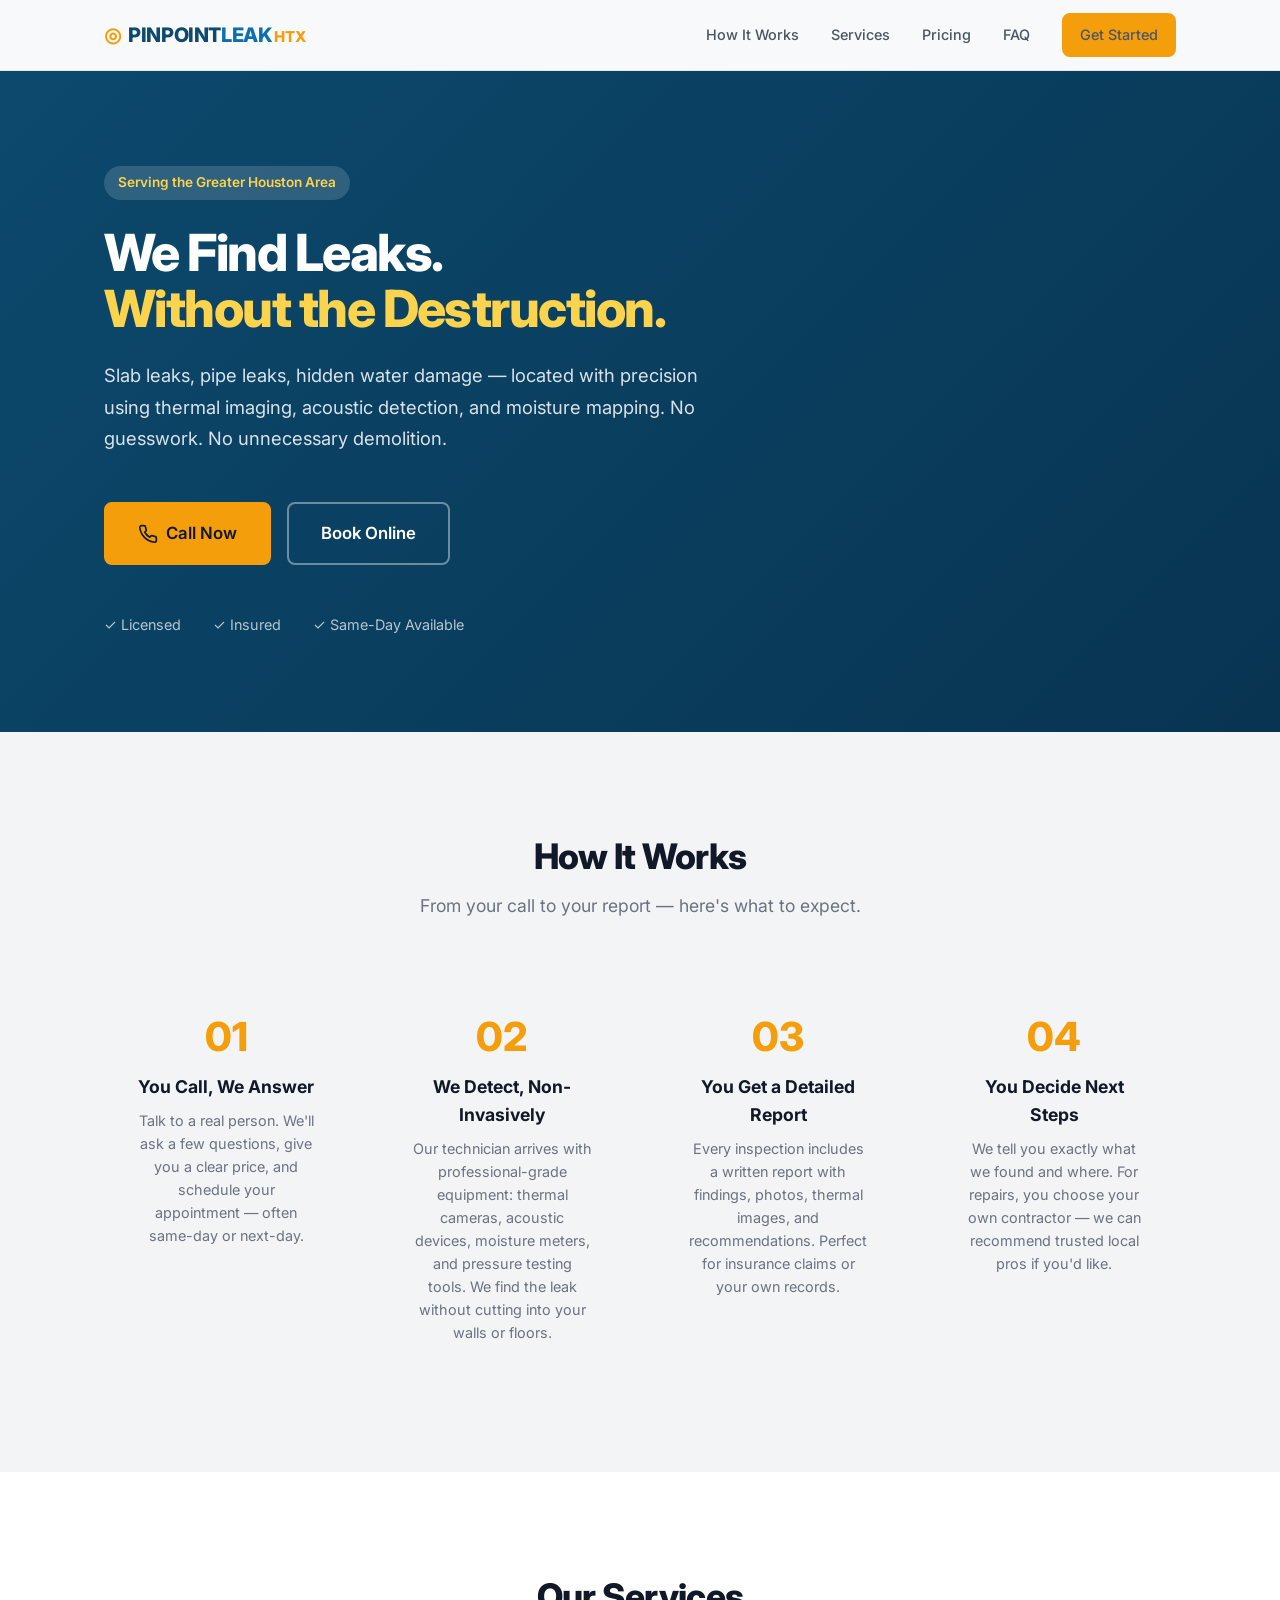
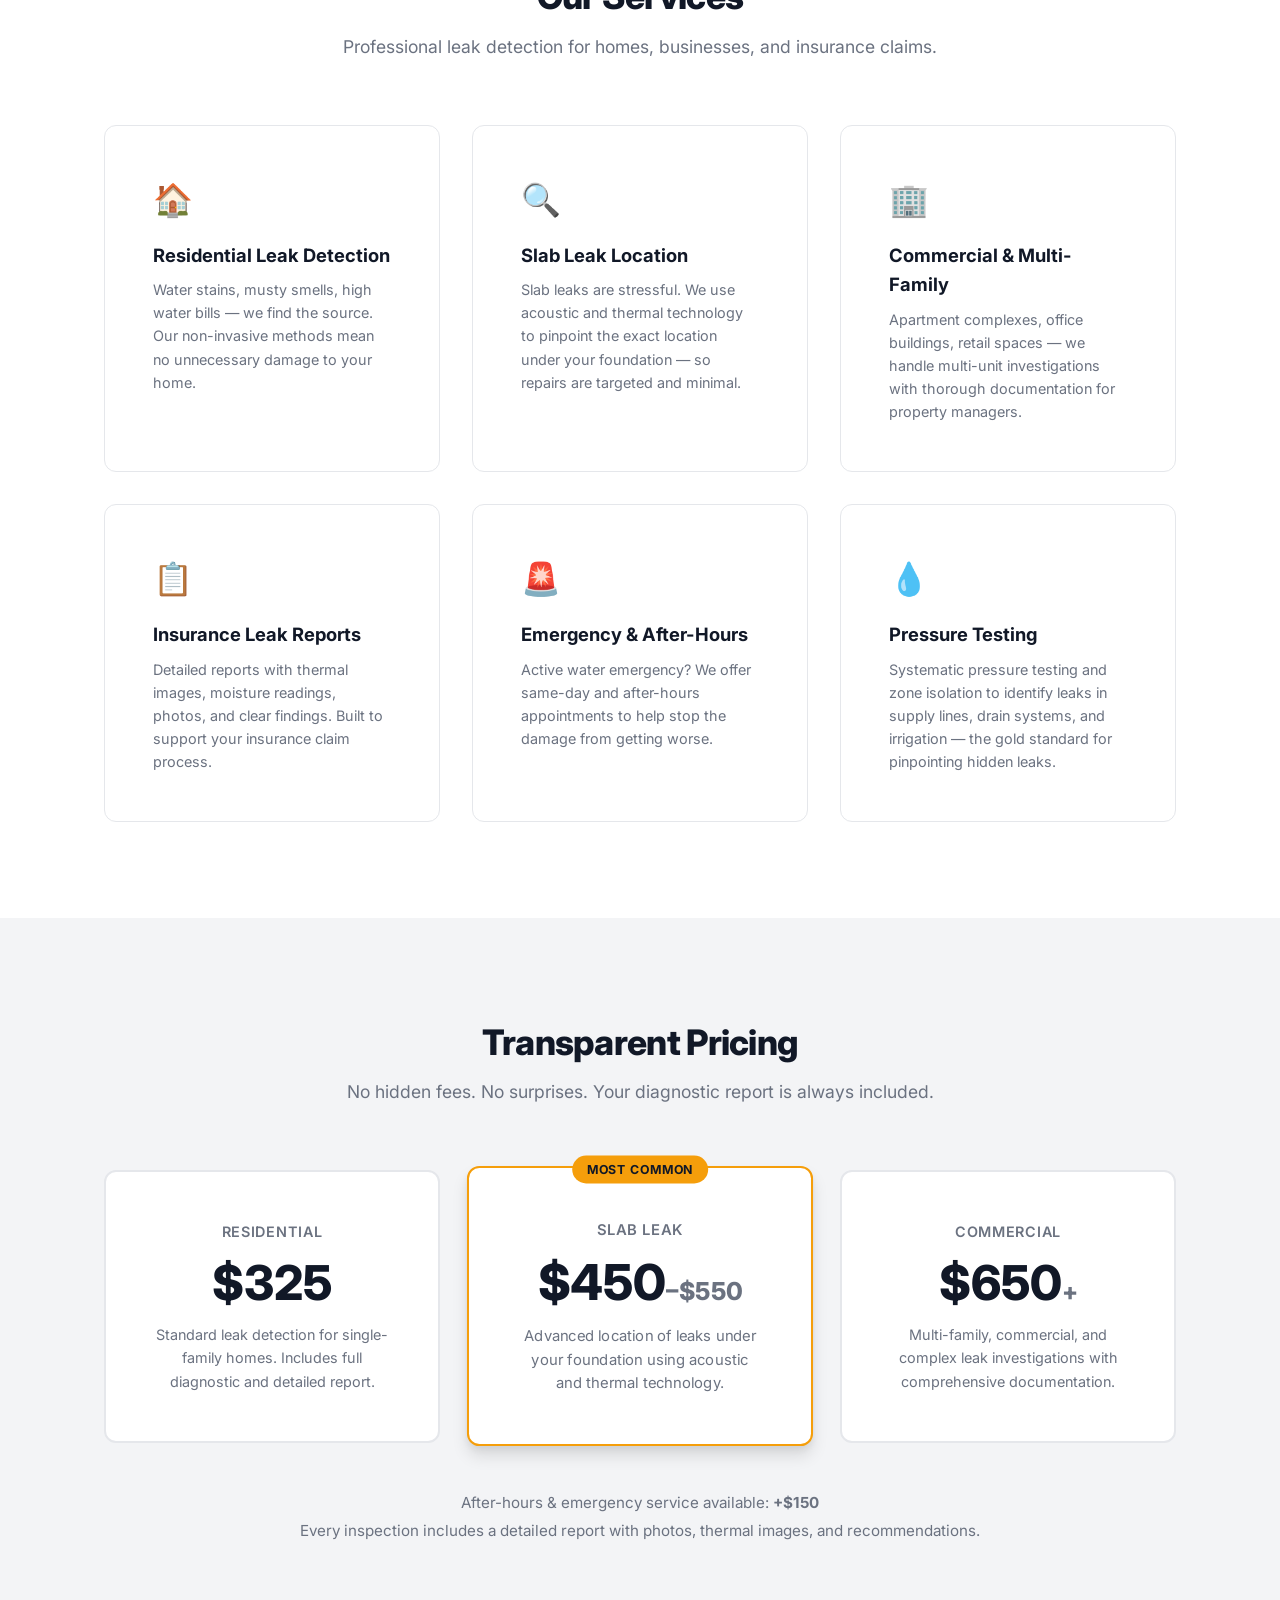
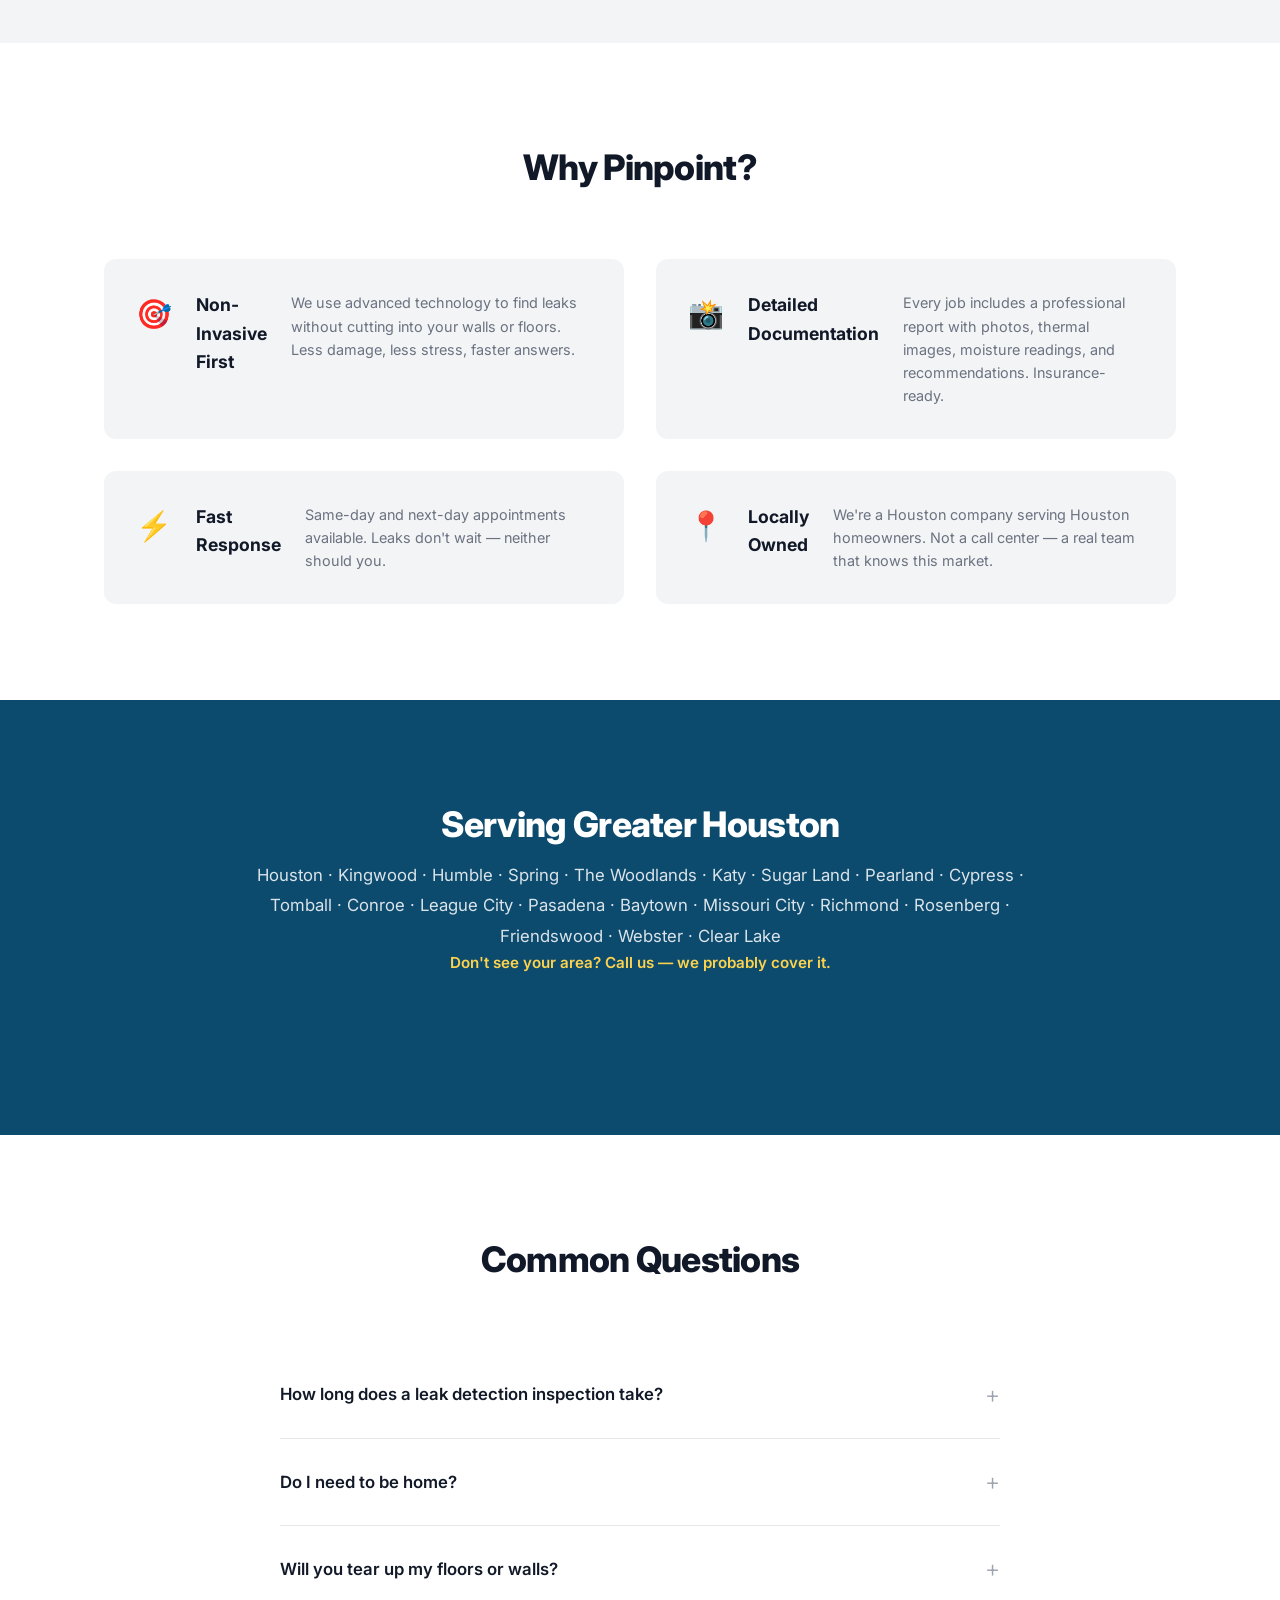
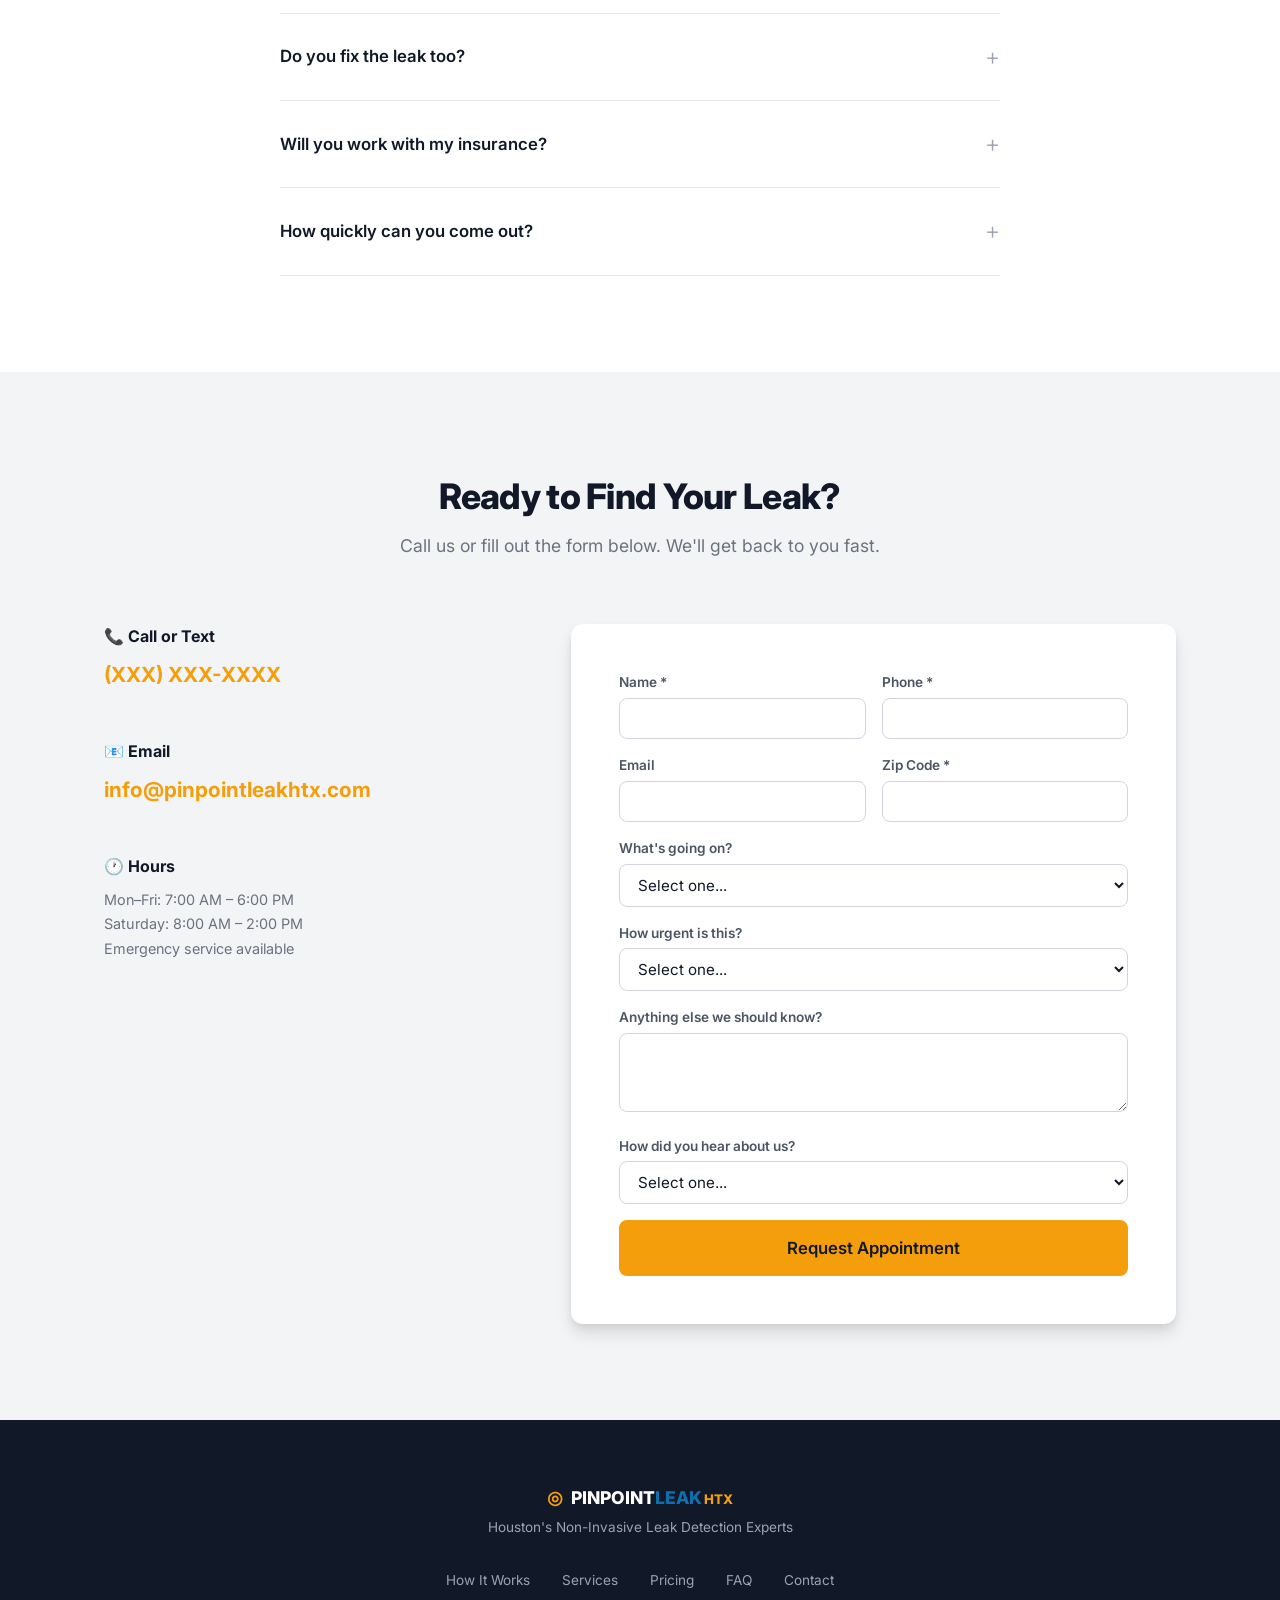
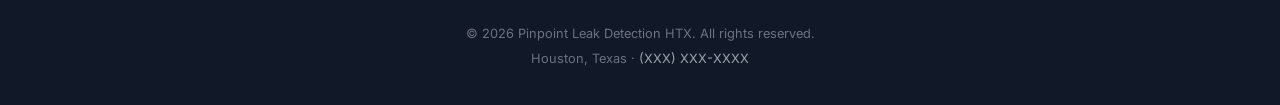
==== index.html @ fd046820 "Initial site launch - Pinpoint Leak HTX" ====
<!DOCTYPE html>
<html lang="en">
<head>
  <meta charset="UTF-8">
  <meta name="viewport" content="width=device-width, initial-scale=1.0">
  <title>Pinpoint Leak Detection HTX — Houston Leak Detection Services</title>
  <meta name="description" content="Fast, accurate, non-invasive leak detection in Houston TX. Slab leaks, pipe leaks, hidden water damage — found without tearing up your home. Detailed reports for insurance claims.">
  <meta name="keywords" content="leak detection houston, slab leak detection, water leak detection, houston plumber, leak detection near me, pinpoint leak detection">
  <link rel="canonical" href="https://pinpointleakhtx.com">
  <meta property="og:title" content="Pinpoint Leak Detection HTX — Houston's Leak Detection Experts">
  <meta property="og:description" content="Fast, accurate, non-invasive leak detection for Houston homes and businesses. Same-day appointments available.">
  <meta property="og:type" content="website">
  <meta property="og:url" content="https://pinpointleakhtx.com">
  <link rel="preconnect" href="https://fonts.googleapis.com">
  <link rel="preconnect" href="https://fonts.gstatic.com" crossorigin>
  <link href="https://fonts.googleapis.com/css2?family=Inter:wght@400;500;600;700;800&display=swap" rel="stylesheet">
  <link rel="stylesheet" href="css/style.css">
</head>
<body>

  <!-- NAV -->
  <nav class="nav" id="nav">
    <div class="container nav-inner">
      <a href="#" class="logo">
        <span class="logo-icon">◎</span> PINPOINT<span class="logo-accent">LEAK</span><span class="logo-htx">HTX</span>
      </a>
      <button class="nav-toggle" id="navToggle" aria-label="Menu">
        <span></span><span></span><span></span>
      </button>
      <ul class="nav-links" id="navLinks">
        <li><a href="#how-it-works">How It Works</a></li>
        <li><a href="#services">Services</a></li>
        <li><a href="#pricing">Pricing</a></li>
        <li><a href="#faq">FAQ</a></li>
        <li><a href="#contact" class="btn btn-sm btn-accent">Get Started</a></li>
      </ul>
    </div>
  </nav>

  <!-- HERO -->
  <header class="hero" id="hero">
    <div class="container">
      <div class="hero-content">
        <div class="hero-badge">Serving the Greater Houston Area</div>
        <h1>We Find Leaks.<br><span class="text-accent">Without the Destruction.</span></h1>
        <p class="hero-sub">Slab leaks, pipe leaks, hidden water damage — located with precision using thermal imaging, acoustic detection, and moisture mapping. No guesswork. No unnecessary demolition.</p>
        <div class="hero-ctas">
          <a href="tel:+1XXXXXXXXXX" class="btn btn-primary btn-lg">
            <svg width="20" height="20" viewBox="0 0 24 24" fill="none" stroke="currentColor" stroke-width="2" stroke-linecap="round" stroke-linejoin="round"><path d="M22 16.92v3a2 2 0 0 1-2.18 2 19.79 19.79 0 0 1-8.63-3.07 19.5 19.5 0 0 1-6-6 19.79 19.79 0 0 1-3.07-8.67A2 2 0 0 1 4.11 2h3a2 2 0 0 1 2 1.72c.127.96.361 1.903.7 2.81a2 2 0 0 1-.45 2.11L8.09 9.91a16 16 0 0 0 6 6l1.27-1.27a2 2 0 0 1 2.11-.45c.907.339 1.85.573 2.81.7A2 2 0 0 1 22 16.92z"></path></svg>
            Call Now
          </a>
          <a href="#contact" class="btn btn-outline btn-lg">Book Online</a>
        </div>
        <div class="hero-trust">
          <span>✓ Licensed</span>
          <span>✓ Insured</span>
          <span>✓ Same-Day Available</span>
        </div>
      </div>
    </div>
  </header>

  <!-- PROBLEM/SOLUTION -->
  <section class="section section-dark" id="how-it-works">
    <div class="container">
      <div class="section-header">
        <h2>How It Works</h2>
        <p>From your call to your report — here's what to expect.</p>
      </div>
      <div class="steps-grid">
        <div class="step">
          <div class="step-num">01</div>
          <h3>You Call, We Answer</h3>
          <p>Talk to a real person. We'll ask a few questions, give you a clear price, and schedule your appointment — often same-day or next-day.</p>
        </div>
        <div class="step">
          <div class="step-num">02</div>
          <h3>We Detect, Non-Invasively</h3>
          <p>Our technician arrives with professional-grade equipment: thermal cameras, acoustic devices, moisture meters, and pressure testing tools. We find the leak without cutting into your walls or floors.</p>
        </div>
        <div class="step">
          <div class="step-num">03</div>
          <h3>You Get a Detailed Report</h3>
          <p>Every inspection includes a written report with findings, photos, thermal images, and recommendations. Perfect for insurance claims or your own records.</p>
        </div>
        <div class="step">
          <div class="step-num">04</div>
          <h3>You Decide Next Steps</h3>
          <p>We tell you exactly what we found and where. For repairs, you choose your own contractor — we can recommend trusted local pros if you'd like.</p>
        </div>
      </div>
    </div>
  </section>

  <!-- SERVICES -->
  <section class="section" id="services">
    <div class="container">
      <div class="section-header">
        <h2>Our Services</h2>
        <p>Professional leak detection for homes, businesses, and insurance claims.</p>
      </div>
      <div class="services-grid">
        <div class="service-card">
          <div class="service-icon">🏠</div>
          <h3>Residential Leak Detection</h3>
          <p>Water stains, musty smells, high water bills — we find the source. Our non-invasive methods mean no unnecessary damage to your home.</p>
        </div>
        <div class="service-card">
          <div class="service-icon">🔍</div>
          <h3>Slab Leak Location</h3>
          <p>Slab leaks are stressful. We use acoustic and thermal technology to pinpoint the exact location under your foundation — so repairs are targeted and minimal.</p>
        </div>
        <div class="service-card">
          <div class="service-icon">🏢</div>
          <h3>Commercial & Multi-Family</h3>
          <p>Apartment complexes, office buildings, retail spaces — we handle multi-unit investigations with thorough documentation for property managers.</p>
        </div>
        <div class="service-card">
          <div class="service-icon">📋</div>
          <h3>Insurance Leak Reports</h3>
          <p>Detailed reports with thermal images, moisture readings, photos, and clear findings. Built to support your insurance claim process.</p>
        </div>
        <div class="service-card">
          <div class="service-icon">🚨</div>
          <h3>Emergency & After-Hours</h3>
          <p>Active water emergency? We offer same-day and after-hours appointments to help stop the damage from getting worse.</p>
        </div>
        <div class="service-card">
          <div class="service-icon">💧</div>
          <h3>Pressure Testing</h3>
          <p>Systematic pressure testing and zone isolation to identify leaks in supply lines, drain systems, and irrigation — the gold standard for pinpointing hidden leaks.</p>
        </div>
      </div>
    </div>
  </section>

  <!-- PRICING -->
  <section class="section section-dark" id="pricing">
    <div class="container">
      <div class="section-header">
        <h2>Transparent Pricing</h2>
        <p>No hidden fees. No surprises. Your diagnostic report is always included.</p>
      </div>
      <div class="pricing-grid">
        <div class="price-card">
          <div class="price-label">Residential</div>
          <div class="price-amount">$325</div>
          <div class="price-desc">Standard leak detection for single-family homes. Includes full diagnostic and detailed report.</div>
        </div>
        <div class="price-card featured">
          <div class="price-badge">Most Common</div>
          <div class="price-label">Slab Leak</div>
          <div class="price-amount">$450<span class="price-range">–$550</span></div>
          <div class="price-desc">Advanced location of leaks under your foundation using acoustic and thermal technology.</div>
        </div>
        <div class="price-card">
          <div class="price-label">Commercial</div>
          <div class="price-amount">$650<span class="price-range">+</span></div>
          <div class="price-desc">Multi-family, commercial, and complex leak investigations with comprehensive documentation.</div>
        </div>
      </div>
      <div class="pricing-note">
        <p>After-hours & emergency service available: <strong>+$150</strong></p>
        <p>Every inspection includes a detailed report with photos, thermal images, and recommendations.</p>
      </div>
    </div>
  </section>

  <!-- WHY US -->
  <section class="section" id="why">
    <div class="container">
      <div class="section-header">
        <h2>Why Pinpoint?</h2>
      </div>
      <div class="features-grid">
        <div class="feature">
          <div class="feature-icon">🎯</div>
          <h3>Non-Invasive First</h3>
          <p>We use advanced technology to find leaks without cutting into your walls or floors. Less damage, less stress, faster answers.</p>
        </div>
        <div class="feature">
          <div class="feature-icon">📸</div>
          <h3>Detailed Documentation</h3>
          <p>Every job includes a professional report with photos, thermal images, moisture readings, and recommendations. Insurance-ready.</p>
        </div>
        <div class="feature">
          <div class="feature-icon">⚡</div>
          <h3>Fast Response</h3>
          <p>Same-day and next-day appointments available. Leaks don't wait — neither should you.</p>
        </div>
        <div class="feature">
          <div class="feature-icon">📍</div>
          <h3>Locally Owned</h3>
          <p>We're a Houston company serving Houston homeowners. Not a call center — a real team that knows this market.</p>
        </div>
      </div>
    </div>
  </section>

  <!-- SERVICE AREA -->
  <section class="section section-accent" id="area">
    <div class="container">
      <div class="section-header">
        <h2>Serving Greater Houston</h2>
        <p class="area-list">Houston · Kingwood · Humble · Spring · The Woodlands · Katy · Sugar Land · Pearland · Cypress · Tomball · Conroe · League City · Pasadena · Baytown · Missouri City · Richmond · Rosenberg · Friendswood · Webster · Clear Lake</p>
        <p class="area-note">Don't see your area? Call us — we probably cover it.</p>
      </div>
    </div>
  </section>

  <!-- FAQ -->
  <section class="section" id="faq">
    <div class="container">
      <div class="section-header">
        <h2>Common Questions</h2>
      </div>
      <div class="faq-list">
        <details class="faq-item">
          <summary>How long does a leak detection inspection take?</summary>
          <p>Most residential inspections take 1–2 hours. Slab leaks or complex commercial jobs may take longer. We'll give you a time estimate when you book.</p>
        </details>
        <details class="faq-item">
          <summary>Do I need to be home?</summary>
          <p>Yes — we'll need access to the property, water supply, and potentially fixtures. Someone 18+ should be present during the inspection.</p>
        </details>
        <details class="faq-item">
          <summary>Will you tear up my floors or walls?</summary>
          <p>No. We use non-invasive methods first: thermal imaging, acoustic listening, and moisture detection. If any access points are needed, we'll discuss it with you before doing anything.</p>
        </details>
        <details class="faq-item">
          <summary>Do you fix the leak too?</summary>
          <p>We specialize in finding leaks — that's our focus and our expertise. For repairs, you're welcome to use any plumber or contractor you choose. We can recommend trusted local pros if you'd like.</p>
        </details>
        <details class="faq-item">
          <summary>Will you work with my insurance?</summary>
          <p>Absolutely. Our reports are built to support insurance claims — we include photos, thermal images, moisture readings, and clear documentation of findings.</p>
        </details>
        <details class="faq-item">
          <summary>How quickly can you come out?</summary>
          <p>We offer same-day and next-day appointments for most of the Houston metro area. Emergency and after-hours service is also available for active leaks.</p>
        </details>
      </div>
    </div>
  </section>

  <!-- CONTACT / BOOKING -->
  <section class="section section-dark" id="contact">
    <div class="container">
      <div class="section-header">
        <h2>Ready to Find Your Leak?</h2>
        <p>Call us or fill out the form below. We'll get back to you fast.</p>
      </div>
      <div class="contact-grid">
        <div class="contact-info">
          <div class="contact-item">
            <h3>📞 Call or Text</h3>
            <a href="tel:+1XXXXXXXXXX" class="contact-link phone-number">(XXX) XXX-XXXX</a>
          </div>
          <div class="contact-item">
            <h3>📧 Email</h3>
            <a href="mailto:info@pinpointleakhtx.com" class="contact-link">info@pinpointleakhtx.com</a>
          </div>
          <div class="contact-item">
            <h3>🕐 Hours</h3>
            <p>Mon–Fri: 7:00 AM – 6:00 PM<br>Saturday: 8:00 AM – 2:00 PM<br>Emergency service available</p>
          </div>
        </div>
        <form class="contact-form" id="contactForm" action="https://formspree.io/f/PLACEHOLDER" method="POST">
          <div class="form-row">
            <div class="form-group">
              <label for="name">Name *</label>
              <input type="text" id="name" name="name" required>
            </div>
            <div class="form-group">
              <label for="phone">Phone *</label>
              <input type="tel" id="phone" name="phone" required>
            </div>
          </div>
          <div class="form-row">
            <div class="form-group">
              <label for="email">Email</label>
              <input type="email" id="email" name="email">
            </div>
            <div class="form-group">
              <label for="zip">Zip Code *</label>
              <input type="text" id="zip" name="zip" required>
            </div>
          </div>
          <div class="form-group">
            <label for="issue">What's going on?</label>
            <select id="issue" name="issue">
              <option value="">Select one...</option>
              <option value="high-water-bill">High water bill</option>
              <option value="visible-water">Visible water or moisture</option>
              <option value="slab-leak">Slab leak suspected</option>
              <option value="insurance-claim">Insurance claim</option>
              <option value="other">Other / not sure</option>
            </select>
          </div>
          <div class="form-group">
            <label for="urgency">How urgent is this?</label>
            <select id="urgency" name="urgency">
              <option value="">Select one...</option>
              <option value="emergency">Active water now — emergency</option>
              <option value="24hrs">Within 24 hours</option>
              <option value="this-week">This week</option>
              <option value="quote">Just getting a quote</option>
            </select>
          </div>
          <div class="form-group">
            <label for="message">Anything else we should know?</label>
            <textarea id="message" name="message" rows="3"></textarea>
          </div>
          <div class="form-group">
            <label for="source">How did you hear about us?</label>
            <select id="source" name="source">
              <option value="">Select one...</option>
              <option value="google">Google search</option>
              <option value="referral">Referral</option>
              <option value="nextdoor">Nextdoor</option>
              <option value="social">Social media</option>
              <option value="insurance">Insurance company</option>
              <option value="plumber">Plumber</option>
              <option value="other">Other</option>
            </select>
          </div>
          <button type="submit" class="btn btn-primary btn-lg btn-full">Request Appointment</button>
        </form>
      </div>
    </div>
  </section>

  <!-- FOOTER -->
  <footer class="footer">
    <div class="container">
      <div class="footer-inner">
        <div class="footer-brand">
          <span class="logo-icon">◎</span> PINPOINT<span class="logo-accent">LEAK</span><span class="logo-htx">HTX</span>
          <p>Houston's Non-Invasive Leak Detection Experts</p>
        </div>
        <div class="footer-links">
          <a href="#how-it-works">How It Works</a>
          <a href="#services">Services</a>
          <a href="#pricing">Pricing</a>
          <a href="#faq">FAQ</a>
          <a href="#contact">Contact</a>
        </div>
        <div class="footer-legal">
          <p>© 2026 Pinpoint Leak Detection HTX. All rights reserved.</p>
          <p>Houston, Texas · <a href="tel:+1XXXXXXXXXX" class="phone-number">(XXX) XXX-XXXX</a></p>
        </div>
      </div>
    </div>
  </footer>

  <!-- FLOATING CTA (mobile) -->
  <div class="floating-cta">
    <a href="tel:+1XXXXXXXXXX" class="btn btn-primary btn-floating">
      <svg width="20" height="20" viewBox="0 0 24 24" fill="none" stroke="currentColor" stroke-width="2" stroke-linecap="round" stroke-linejoin="round"><path d="M22 16.92v3a2 2 0 0 1-2.18 2 19.79 19.79 0 0 1-8.63-3.07 19.5 19.5 0 0 1-6-6 19.79 19.79 0 0 1-3.07-8.67A2 2 0 0 1 4.11 2h3a2 2 0 0 1 2 1.72c.127.96.361 1.903.7 2.81a2 2 0 0 1-.45 2.11L8.09 9.91a16 16 0 0 0 6 6l1.27-1.27a2 2 0 0 1 2.11-.45c.907.339 1.85.573 2.81.7A2 2 0 0 1 22 16.92z"></path></svg>
      Call Now
    </a>
  </div>

  <script src="js/main.js"></script>
</body>
</html>
---- css/style.css ----
/* ========================================
   PINPOINT LEAK HTX — Styles
   Clean, professional, conversion-focused
   ======================================== */

:root {
  /* Brand Colors */
  --primary: #0C4A6E;       /* Deep blue — trust, professionalism */
  --primary-dark: #083451;
  --primary-light: #0E6FAF;
  --accent: #F59E0B;        /* Amber/gold — urgency, warmth */
  --accent-dark: #D97706;
  --accent-light: #FCD34D;
  
  /* Neutrals */
  --dark: #111827;
  --gray-900: #1F2937;
  --gray-800: #374151;
  --gray-700: #4B5563;
  --gray-600: #6B7280;
  --gray-400: #9CA3AF;
  --gray-300: #D1D5DB;
  --gray-200: #E5E7EB;
  --gray-100: #F3F4F6;
  --white: #FFFFFF;
  
  /* Spacing */
  --space-xs: 0.25rem;
  --space-sm: 0.5rem;
  --space-md: 1rem;
  --space-lg: 1.5rem;
  --space-xl: 2rem;
  --space-2xl: 3rem;
  --space-3xl: 4rem;
  --space-4xl: 6rem;
  
  /* Typography */
  --font: 'Inter', -apple-system, BlinkMacSystemFont, 'Segoe UI', sans-serif;
  --radius: 8px;
  --radius-lg: 12px;
  --shadow: 0 1px 3px rgba(0,0,0,0.1), 0 1px 2px rgba(0,0,0,0.06);
  --shadow-md: 0 4px 6px rgba(0,0,0,0.07), 0 2px 4px rgba(0,0,0,0.06);
  --shadow-lg: 0 10px 15px rgba(0,0,0,0.1), 0 4px 6px rgba(0,0,0,0.05);
}

/* Reset */
*, *::before, *::after { box-sizing: border-box; margin: 0; padding: 0; }

html { scroll-behavior: smooth; scroll-padding-top: 80px; }

body {
  font-family: var(--font);
  font-size: 16px;
  line-height: 1.6;
  color: var(--gray-800);
  background: var(--white);
  -webkit-font-smoothing: antialiased;
}

img { max-width: 100%; height: auto; display: block; }
a { color: inherit; text-decoration: none; }

.container {
  max-width: 1120px;
  margin: 0 auto;
  padding: 0 var(--space-lg);
}

/* ========================================
   NAVIGATION
   ======================================== */
.nav {
  position: fixed;
  top: 0;
  left: 0;
  right: 0;
  z-index: 1000;
  background: rgba(255,255,255,0.97);
  backdrop-filter: blur(8px);
  border-bottom: 1px solid var(--gray-200);
  transition: box-shadow 0.3s;
}

.nav.scrolled { box-shadow: var(--shadow-md); }

.nav-inner {
  display: flex;
  align-items: center;
  justify-content: space-between;
  height: 70px;
}

.logo {
  font-size: 1.25rem;
  font-weight: 800;
  letter-spacing: -0.02em;
  color: var(--primary);
}
.logo-icon { color: var(--accent); margin-right: 4px; }
.logo-accent { color: var(--primary-light); }
.logo-htx { color: var(--accent); font-size: 0.75em; margin-left: 2px; }

.nav-links {
  display: flex;
  align-items: center;
  gap: var(--space-xl);
  list-style: none;
}

.nav-links a {
  font-size: 0.9rem;
  font-weight: 500;
  color: var(--gray-700);
  transition: color 0.2s;
}
.nav-links a:hover { color: var(--primary); }

.nav-toggle {
  display: none;
  flex-direction: column;
  gap: 5px;
  background: none;
  border: none;
  cursor: pointer;
  padding: 8px;
}
.nav-toggle span {
  width: 24px;
  height: 2px;
  background: var(--gray-800);
  transition: 0.3s;
}

/* ========================================
   BUTTONS
   ======================================== */
.btn {
  display: inline-flex;
  align-items: center;
  justify-content: center;
  gap: 8px;
  font-family: var(--font);
  font-weight: 600;
  font-size: 0.95rem;
  padding: 12px 24px;
  border-radius: var(--radius);
  border: 2px solid transparent;
  cursor: pointer;
  transition: all 0.2s;
  white-space: nowrap;
}

.btn-primary {
  background: var(--accent);
  color: var(--dark);
  border-color: var(--accent);
}
.btn-primary:hover {
  background: var(--accent-dark);
  border-color: var(--accent-dark);
  transform: translateY(-1px);
  box-shadow: var(--shadow-md);
}

.btn-outline {
  background: transparent;
  color: var(--primary);
  border-color: var(--primary);
}
.btn-outline:hover {
  background: var(--primary);
  color: var(--white);
}

.btn-sm { padding: 8px 16px; font-size: 0.85rem; }
.btn-lg { padding: 16px 32px; font-size: 1.05rem; }
.btn-full { width: 100%; }

.btn-accent {
  background: var(--accent);
  color: var(--dark);
  border-color: var(--accent);
}
.btn-accent:hover {
  background: var(--accent-dark);
  border-color: var(--accent-dark);
}

/* ========================================
   HERO
   ======================================== */
.hero {
  padding: calc(70px + var(--space-4xl)) 0 var(--space-4xl);
  background: linear-gradient(135deg, var(--primary) 0%, var(--primary-dark) 100%);
  color: var(--white);
}

.hero-content { max-width: 720px; }

.hero-badge {
  display: inline-block;
  background: rgba(255,255,255,0.15);
  color: var(--accent-light);
  font-size: 0.85rem;
  font-weight: 600;
  padding: 6px 14px;
  border-radius: 50px;
  margin-bottom: var(--space-lg);
}

.hero h1 {
  font-size: 3.2rem;
  font-weight: 800;
  line-height: 1.1;
  letter-spacing: -0.03em;
  margin-bottom: var(--space-lg);
}

.text-accent { color: var(--accent-light); }

.hero-sub {
  font-size: 1.15rem;
  line-height: 1.7;
  color: rgba(255,255,255,0.85);
  margin-bottom: var(--space-2xl);
  max-width: 600px;
}

.hero-ctas {
  display: flex;
  gap: var(--space-md);
  margin-bottom: var(--space-2xl);
  flex-wrap: wrap;
}

.hero .btn-outline {
  color: var(--white);
  border-color: rgba(255,255,255,0.4);
}
.hero .btn-outline:hover {
  background: rgba(255,255,255,0.1);
  border-color: var(--white);
  color: var(--white);
}

.hero-trust {
  display: flex;
  gap: var(--space-xl);
  font-size: 0.9rem;
  color: rgba(255,255,255,0.7);
  flex-wrap: wrap;
}

.hero-trust span { display: flex; align-items: center; gap: 4px; }

/* ========================================
   SECTIONS
   ======================================== */
.section {
  padding: var(--space-4xl) 0;
}
.section-dark {
  background: var(--gray-100);
}
.section-accent {
  background: var(--primary);
  color: var(--white);
}

.section-header {
  text-align: center;
  margin-bottom: var(--space-3xl);
}
.section-header h2 {
  font-size: 2.2rem;
  font-weight: 800;
  color: var(--dark);
  letter-spacing: -0.02em;
  margin-bottom: var(--space-sm);
}
.section-accent .section-header h2 { color: var(--white); }
.section-header p {
  font-size: 1.1rem;
  color: var(--gray-600);
  max-width: 600px;
  margin: 0 auto;
}
.section-accent .section-header p { color: rgba(255,255,255,0.8); }

/* ========================================
   HOW IT WORKS (Steps)
   ======================================== */
.steps-grid {
  display: grid;
  grid-template-columns: repeat(4, 1fr);
  gap: var(--space-xl);
}

.step {
  text-align: center;
  padding: var(--space-xl);
}

.step-num {
  font-size: 2.5rem;
  font-weight: 800;
  color: var(--accent);
  margin-bottom: var(--space-md);
  line-height: 1;
}

.step h3 {
  font-size: 1.1rem;
  font-weight: 700;
  color: var(--dark);
  margin-bottom: var(--space-sm);
}

.step p {
  font-size: 0.9rem;
  color: var(--gray-600);
  line-height: 1.6;
}

/* ========================================
   SERVICES
   ======================================== */
.services-grid {
  display: grid;
  grid-template-columns: repeat(3, 1fr);
  gap: var(--space-xl);
}

.service-card {
  background: var(--white);
  border: 1px solid var(--gray-200);
  border-radius: var(--radius-lg);
  padding: var(--space-2xl);
  transition: all 0.2s;
}
.service-card:hover {
  border-color: var(--primary-light);
  box-shadow: var(--shadow-lg);
  transform: translateY(-2px);
}

.service-icon {
  font-size: 2rem;
  margin-bottom: var(--space-md);
}

.service-card h3 {
  font-size: 1.15rem;
  font-weight: 700;
  color: var(--dark);
  margin-bottom: var(--space-sm);
}

.service-card p {
  font-size: 0.9rem;
  color: var(--gray-600);
  line-height: 1.6;
}

/* ========================================
   PRICING
   ======================================== */
.pricing-grid {
  display: grid;
  grid-template-columns: repeat(3, 1fr);
  gap: var(--space-xl);
  margin-bottom: var(--space-2xl);
}

.price-card {
  background: var(--white);
  border: 2px solid var(--gray-200);
  border-radius: var(--radius-lg);
  padding: var(--space-2xl);
  text-align: center;
  position: relative;
  transition: all 0.2s;
}
.price-card:hover {
  border-color: var(--primary-light);
  box-shadow: var(--shadow-lg);
}

.price-card.featured {
  border-color: var(--accent);
  box-shadow: var(--shadow-lg);
  transform: scale(1.03);
}

.price-badge {
  position: absolute;
  top: -12px;
  left: 50%;
  transform: translateX(-50%);
  background: var(--accent);
  color: var(--dark);
  font-size: 0.75rem;
  font-weight: 700;
  padding: 4px 14px;
  border-radius: 50px;
  text-transform: uppercase;
  letter-spacing: 0.05em;
}

.price-label {
  font-size: 0.9rem;
  font-weight: 600;
  color: var(--gray-600);
  text-transform: uppercase;
  letter-spacing: 0.05em;
  margin-bottom: var(--space-md);
}

.price-amount {
  font-size: 3rem;
  font-weight: 800;
  color: var(--dark);
  line-height: 1;
  margin-bottom: var(--space-md);
}
.price-range {
  font-size: 1.5rem;
  color: var(--gray-600);
}

.price-desc {
  font-size: 0.9rem;
  color: var(--gray-600);
  line-height: 1.6;
}

.pricing-note {
  text-align: center;
  color: var(--gray-600);
  font-size: 0.95rem;
}
.pricing-note p { margin-bottom: var(--space-xs); }

/* ========================================
   WHY US (Features)
   ======================================== */
.features-grid {
  display: grid;
  grid-template-columns: repeat(2, 1fr);
  gap: var(--space-xl);
}

.feature {
  display: flex;
  gap: var(--space-lg);
  padding: var(--space-xl);
  background: var(--gray-100);
  border-radius: var(--radius-lg);
}

.feature-icon { font-size: 1.8rem; flex-shrink: 0; }

.feature h3 {
  font-size: 1.1rem;
  font-weight: 700;
  color: var(--dark);
  margin-bottom: var(--space-xs);
}

.feature p {
  font-size: 0.9rem;
  color: var(--gray-600);
  line-height: 1.6;
}

/* ========================================
   SERVICE AREA
   ======================================== */
.area-list {
  font-size: 1.05rem !important;
  color: rgba(255,255,255,0.85) !important;
  max-width: 800px !important;
  line-height: 1.8 !important;
}

.area-note {
  margin-top: var(--space-lg);
  font-size: 0.95rem !important;
  color: var(--accent-light) !important;
  font-weight: 600;
}

/* ========================================
   FAQ
   ======================================== */
.faq-list {
  max-width: 720px;
  margin: 0 auto;
}

.faq-item {
  border-bottom: 1px solid var(--gray-200);
}

.faq-item summary {
  padding: var(--space-lg) 0;
  font-size: 1.05rem;
  font-weight: 600;
  color: var(--dark);
  cursor: pointer;
  list-style: none;
  display: flex;
  justify-content: space-between;
  align-items: center;
}

.faq-item summary::after {
  content: '+';
  font-size: 1.5rem;
  font-weight: 300;
  color: var(--gray-400);
  transition: 0.2s;
}

.faq-item[open] summary::after {
  content: '−';
  color: var(--primary);
}

.faq-item summary::-webkit-details-marker { display: none; }

.faq-item p {
  padding: 0 0 var(--space-lg);
  font-size: 0.95rem;
  color: var(--gray-600);
  line-height: 1.7;
}

/* ========================================
   CONTACT
   ======================================== */
.contact-grid {
  display: grid;
  grid-template-columns: 1fr 1.5fr;
  gap: var(--space-3xl);
  align-items: start;
}

.contact-info { display: flex; flex-direction: column; gap: var(--space-2xl); }

.contact-item h3 {
  font-size: 1rem;
  font-weight: 700;
  color: var(--dark);
  margin-bottom: var(--space-sm);
}

.contact-link {
  font-size: 1.3rem;
  font-weight: 700;
  color: var(--accent) !important;
  transition: color 0.2s;
}
.contact-link:hover { color: var(--accent-dark) !important; }

.contact-item p {
  font-size: 0.9rem;
  color: var(--gray-600);
  line-height: 1.7;
}

/* Form */
.contact-form {
  background: var(--white);
  border-radius: var(--radius-lg);
  padding: var(--space-2xl);
  box-shadow: var(--shadow-lg);
}

.form-row {
  display: grid;
  grid-template-columns: 1fr 1fr;
  gap: var(--space-md);
}

.form-group {
  margin-bottom: var(--space-md);
}

.form-group label {
  display: block;
  font-size: 0.85rem;
  font-weight: 600;
  color: var(--gray-700);
  margin-bottom: var(--space-xs);
}

.form-group input,
.form-group select,
.form-group textarea {
  width: 100%;
  padding: 10px 14px;
  font-family: var(--font);
  font-size: 0.95rem;
  border: 1px solid var(--gray-300);
  border-radius: var(--radius);
  background: var(--white);
  color: var(--dark);
  transition: border-color 0.2s;
}

.form-group input:focus,
.form-group select:focus,
.form-group textarea:focus {
  outline: none;
  border-color: var(--primary-light);
  box-shadow: 0 0 0 3px rgba(14,111,175,0.1);
}

.form-group textarea { resize: vertical; }

/* ========================================
   FOOTER
   ======================================== */
.footer {
  background: var(--dark);
  color: var(--gray-400);
  padding: var(--space-3xl) 0 var(--space-xl);
}

.footer-inner {
  display: flex;
  flex-direction: column;
  align-items: center;
  gap: var(--space-xl);
  text-align: center;
}

.footer-brand {
  font-size: 1.1rem;
  font-weight: 800;
  color: var(--white);
}
.footer-brand p {
  font-size: 0.85rem;
  font-weight: 400;
  color: var(--gray-400);
  margin-top: var(--space-xs);
}

.footer-links {
  display: flex;
  gap: var(--space-xl);
  flex-wrap: wrap;
  justify-content: center;
}
.footer-links a {
  font-size: 0.85rem;
  color: var(--gray-400);
  transition: color 0.2s;
}
.footer-links a:hover { color: var(--white); }

.footer-legal {
  font-size: 0.8rem;
  color: var(--gray-600);
}
.footer-legal p { margin-bottom: var(--space-xs); }
.footer-legal a { color: var(--gray-400); }

/* ========================================
   FLOATING CTA (mobile)
   ======================================== */
.floating-cta {
  display: none;
  position: fixed;
  bottom: 0;
  left: 0;
  right: 0;
  z-index: 999;
  padding: var(--space-md);
  background: linear-gradient(to top, rgba(0,0,0,0.15), transparent);
}

.btn-floating {
  width: 100%;
  padding: 16px;
  font-size: 1.1rem;
  border-radius: var(--radius-lg);
  box-shadow: var(--shadow-lg);
}

/* ========================================
   RESPONSIVE
   ======================================== */
@media (max-width: 968px) {
  .steps-grid { grid-template-columns: repeat(2, 1fr); }
  .services-grid { grid-template-columns: repeat(2, 1fr); }
  .contact-grid { grid-template-columns: 1fr; }
  .features-grid { grid-template-columns: 1fr; }
}

@media (max-width: 768px) {
  .nav-toggle { display: flex; }
  
  .nav-links {
    display: none;
    position: absolute;
    top: 70px;
    left: 0;
    right: 0;
    background: var(--white);
    flex-direction: column;
    padding: var(--space-xl);
    gap: var(--space-lg);
    border-bottom: 1px solid var(--gray-200);
    box-shadow: var(--shadow-md);
  }
  .nav-links.open { display: flex; }
  
  .hero { padding: calc(70px + var(--space-2xl)) 0 var(--space-3xl); }
  .hero h1 { font-size: 2.2rem; }
  .hero-sub { font-size: 1rem; }
  
  .section { padding: var(--space-3xl) 0; }
  .section-header h2 { font-size: 1.8rem; }
  
  .steps-grid { grid-template-columns: 1fr; gap: var(--space-md); }
  .step { padding: var(--space-md); text-align: left; display: flex; gap: var(--space-md); align-items: flex-start; }
  .step-num { font-size: 1.5rem; }
  
  .services-grid { grid-template-columns: 1fr; }
  
  .pricing-grid { grid-template-columns: 1fr; }
  .price-card.featured { transform: none; }
  
  .form-row { grid-template-columns: 1fr; }
  
  .floating-cta { display: block; }
  
  /* Add padding to footer so floating CTA doesn't overlap */
  .footer { padding-bottom: 100px; }
}

@media (max-width: 480px) {
  .hero h1 { font-size: 1.8rem; }
  .hero-ctas { flex-direction: column; }
  .hero-trust { flex-direction: column; gap: var(--space-sm); }
  .price-amount { font-size: 2.5rem; }
}
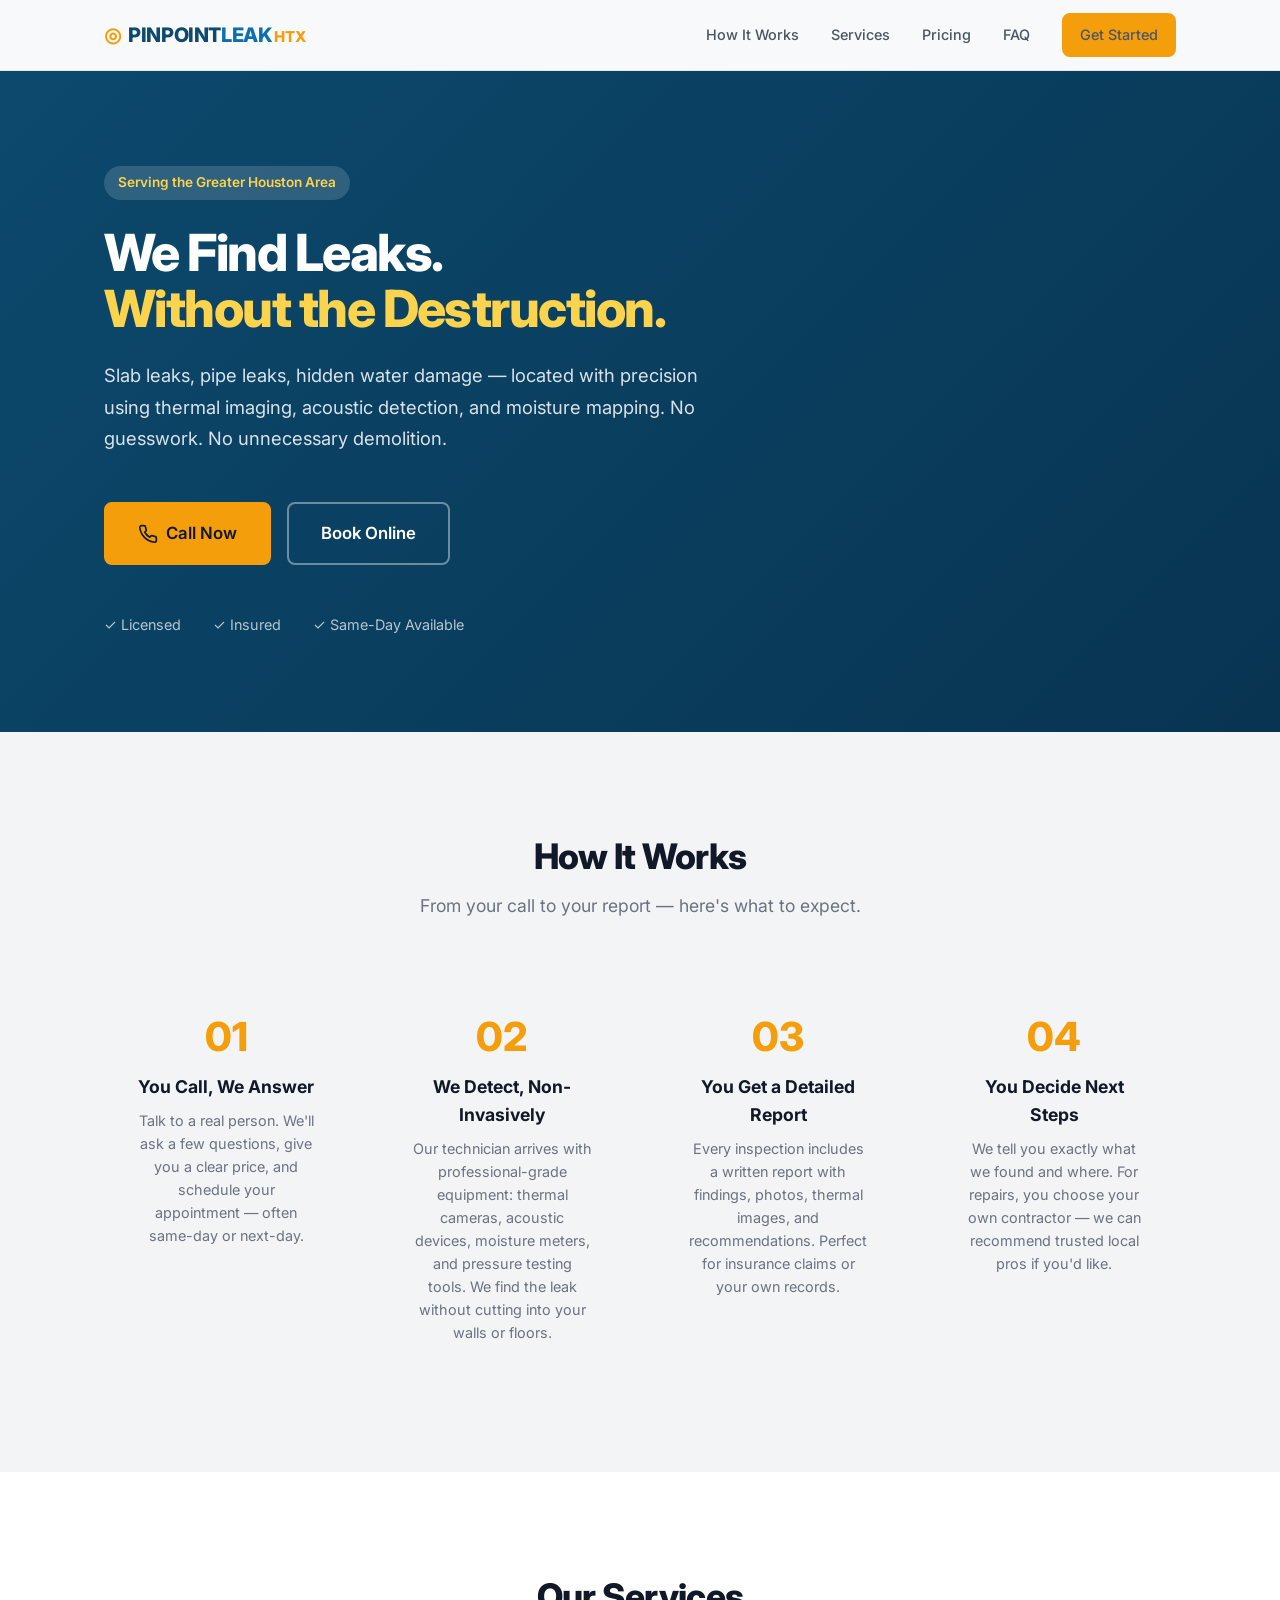
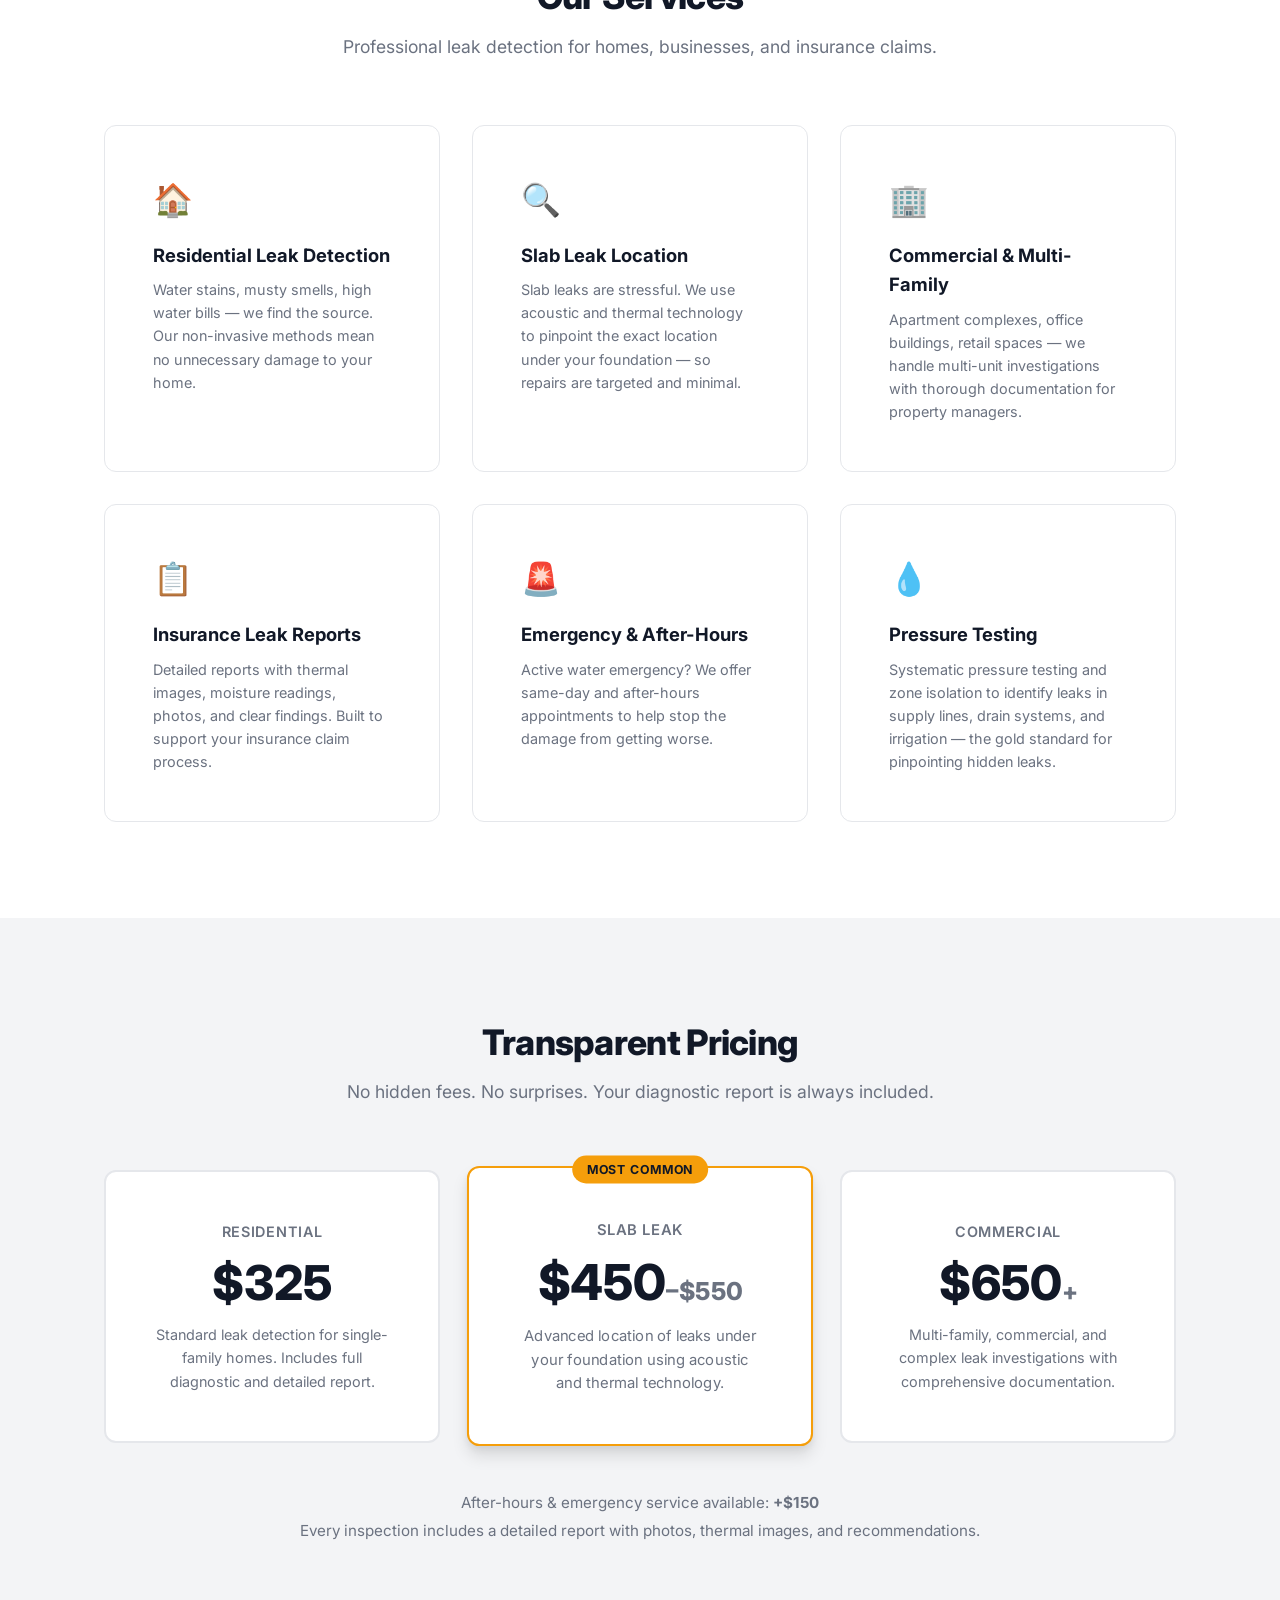
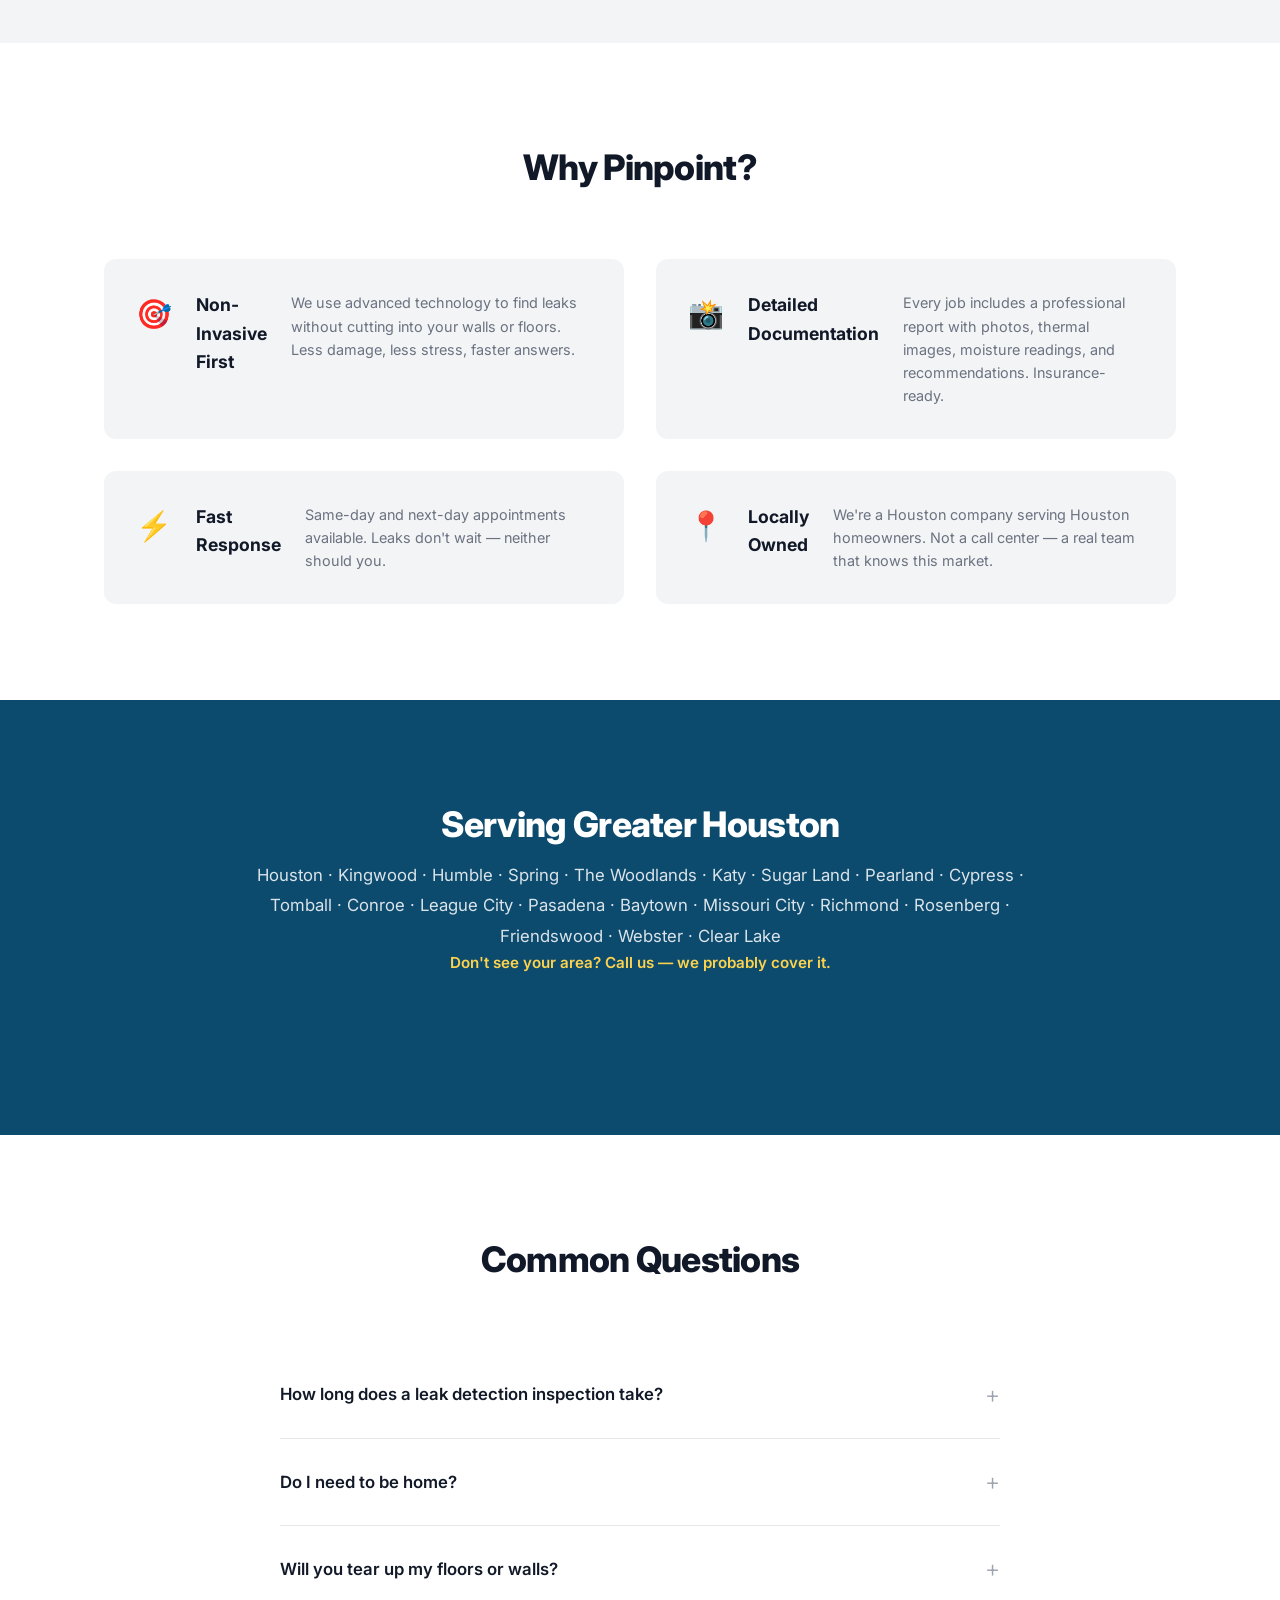
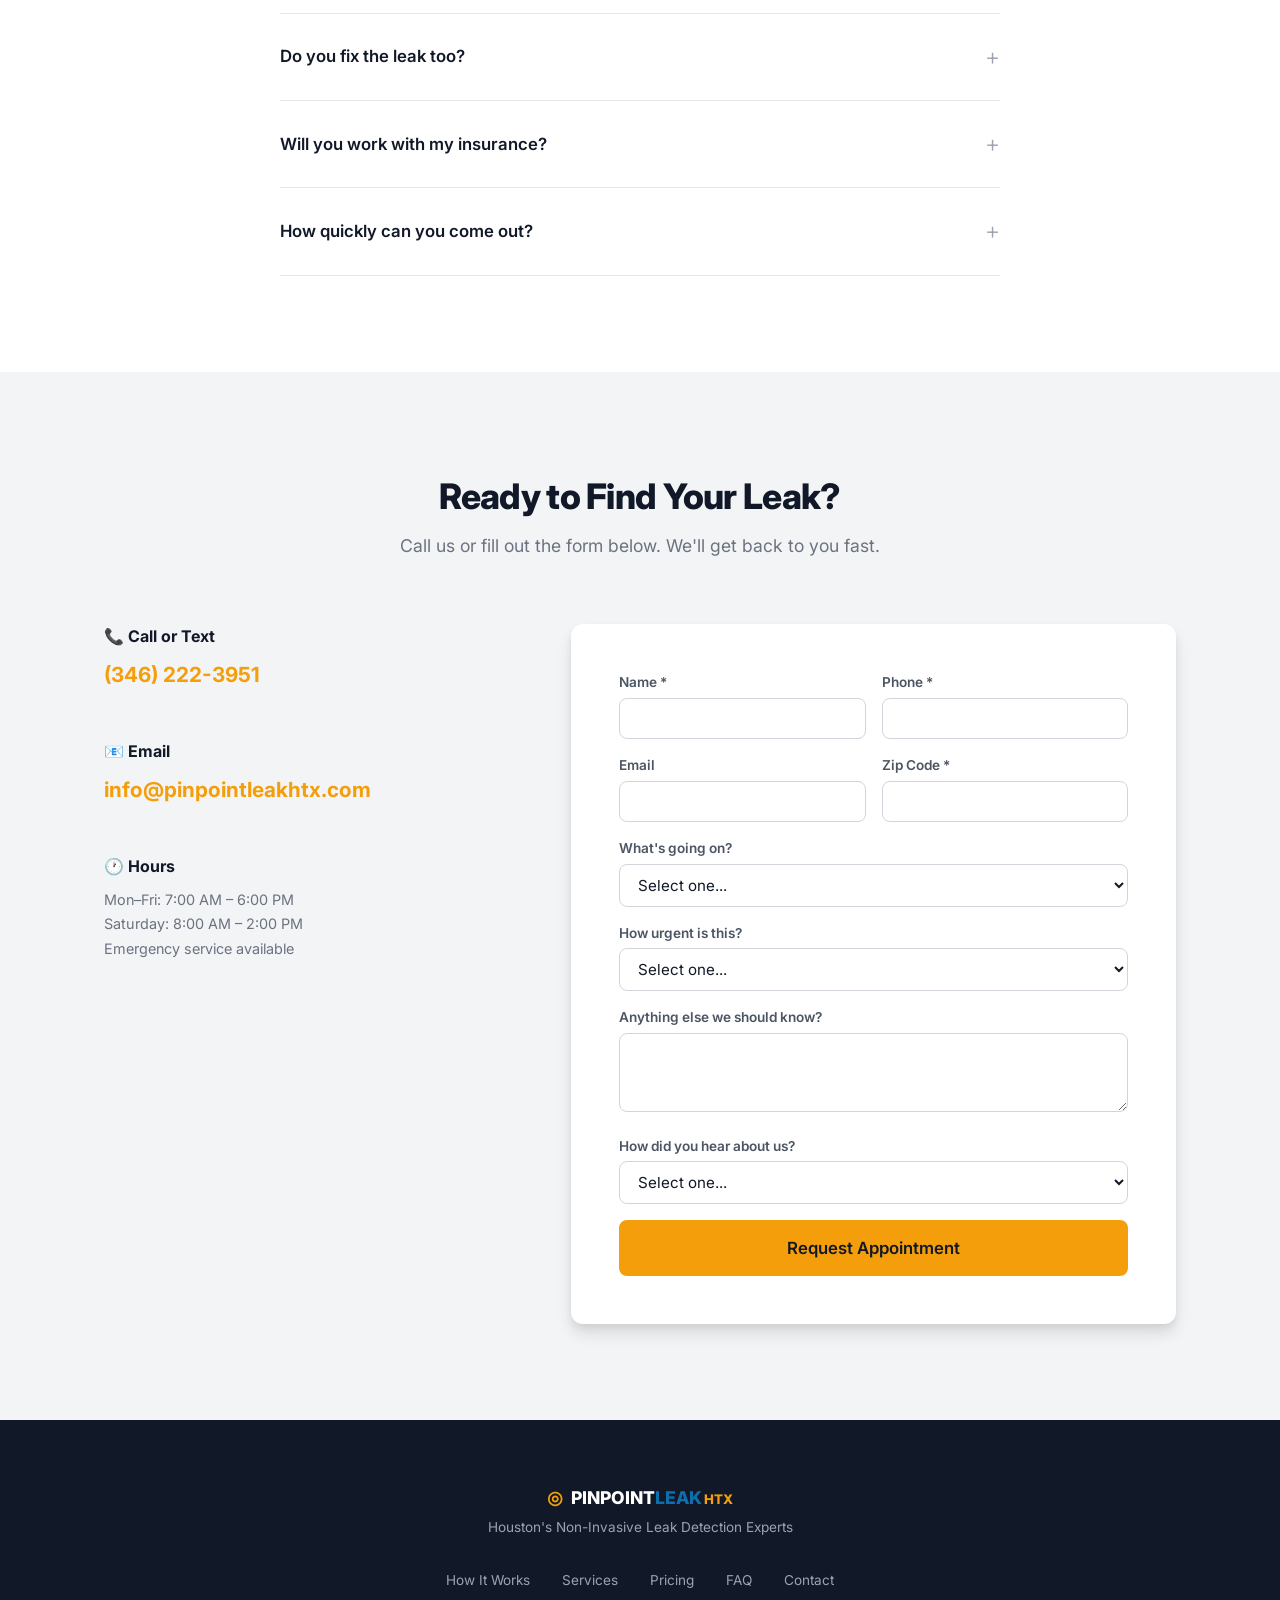
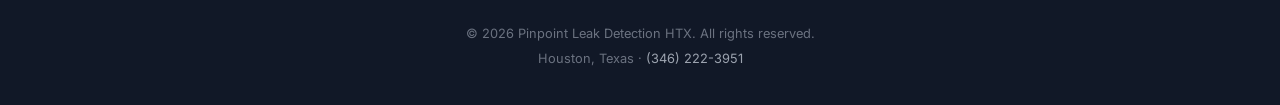
==== commit 47354712: "Add phone number: (346) 222-3951" ====
--- a/index.html
+++ b/index.html
@@ -45,7 +45,7 @@
         <h1>We Find Leaks.<br><span class="text-accent">Without the Destruction.</span></h1>
         <p class="hero-sub">Slab leaks, pipe leaks, hidden water damage — located with precision using thermal imaging, acoustic detection, and moisture mapping. No guesswork. No unnecessary demolition.</p>
         <div class="hero-ctas">
-          <a href="tel:+1XXXXXXXXXX" class="btn btn-primary btn-lg">
+          <a href="tel:+13462223951" class="btn btn-primary btn-lg">
             <svg width="20" height="20" viewBox="0 0 24 24" fill="none" stroke="currentColor" stroke-width="2" stroke-linecap="round" stroke-linejoin="round"><path d="M22 16.92v3a2 2 0 0 1-2.18 2 19.79 19.79 0 0 1-8.63-3.07 19.5 19.5 0 0 1-6-6 19.79 19.79 0 0 1-3.07-8.67A2 2 0 0 1 4.11 2h3a2 2 0 0 1 2 1.72c.127.96.361 1.903.7 2.81a2 2 0 0 1-.45 2.11L8.09 9.91a16 16 0 0 0 6 6l1.27-1.27a2 2 0 0 1 2.11-.45c.907.339 1.85.573 2.81.7A2 2 0 0 1 22 16.92z"></path></svg>
             Call Now
           </a>
@@ -254,7 +254,7 @@
         <div class="contact-info">
           <div class="contact-item">
             <h3>📞 Call or Text</h3>
-            <a href="tel:+1XXXXXXXXXX" class="contact-link phone-number">(XXX) XXX-XXXX</a>
+            <a href="tel:+13462223951" class="contact-link phone-number">(346) 222-3951</a>
           </div>
           <div class="contact-item">
             <h3>📧 Email</h3>
@@ -347,7 +347,7 @@
         </div>
         <div class="footer-legal">
           <p>© 2026 Pinpoint Leak Detection HTX. All rights reserved.</p>
-          <p>Houston, Texas · <a href="tel:+1XXXXXXXXXX" class="phone-number">(XXX) XXX-XXXX</a></p>
+          <p>Houston, Texas · <a href="tel:+13462223951" class="phone-number">(346) 222-3951</a></p>
         </div>
       </div>
     </div>
@@ -355,7 +355,7 @@
 
   <!-- FLOATING CTA (mobile) -->
   <div class="floating-cta">
-    <a href="tel:+1XXXXXXXXXX" class="btn btn-primary btn-floating">
+    <a href="tel:+13462223951" class="btn btn-primary btn-floating">
       <svg width="20" height="20" viewBox="0 0 24 24" fill="none" stroke="currentColor" stroke-width="2" stroke-linecap="round" stroke-linejoin="round"><path d="M22 16.92v3a2 2 0 0 1-2.18 2 19.79 19.79 0 0 1-8.63-3.07 19.5 19.5 0 0 1-6-6 19.79 19.79 0 0 1-3.07-8.67A2 2 0 0 1 4.11 2h3a2 2 0 0 1 2 1.72c.127.96.361 1.903.7 2.81a2 2 0 0 1-.45 2.11L8.09 9.91a16 16 0 0 0 6 6l1.27-1.27a2 2 0 0 1 2.11-.45c.907.339 1.85.573 2.81.7A2 2 0 0 1 22 16.92z"></path></svg>
       Call Now
     </a>
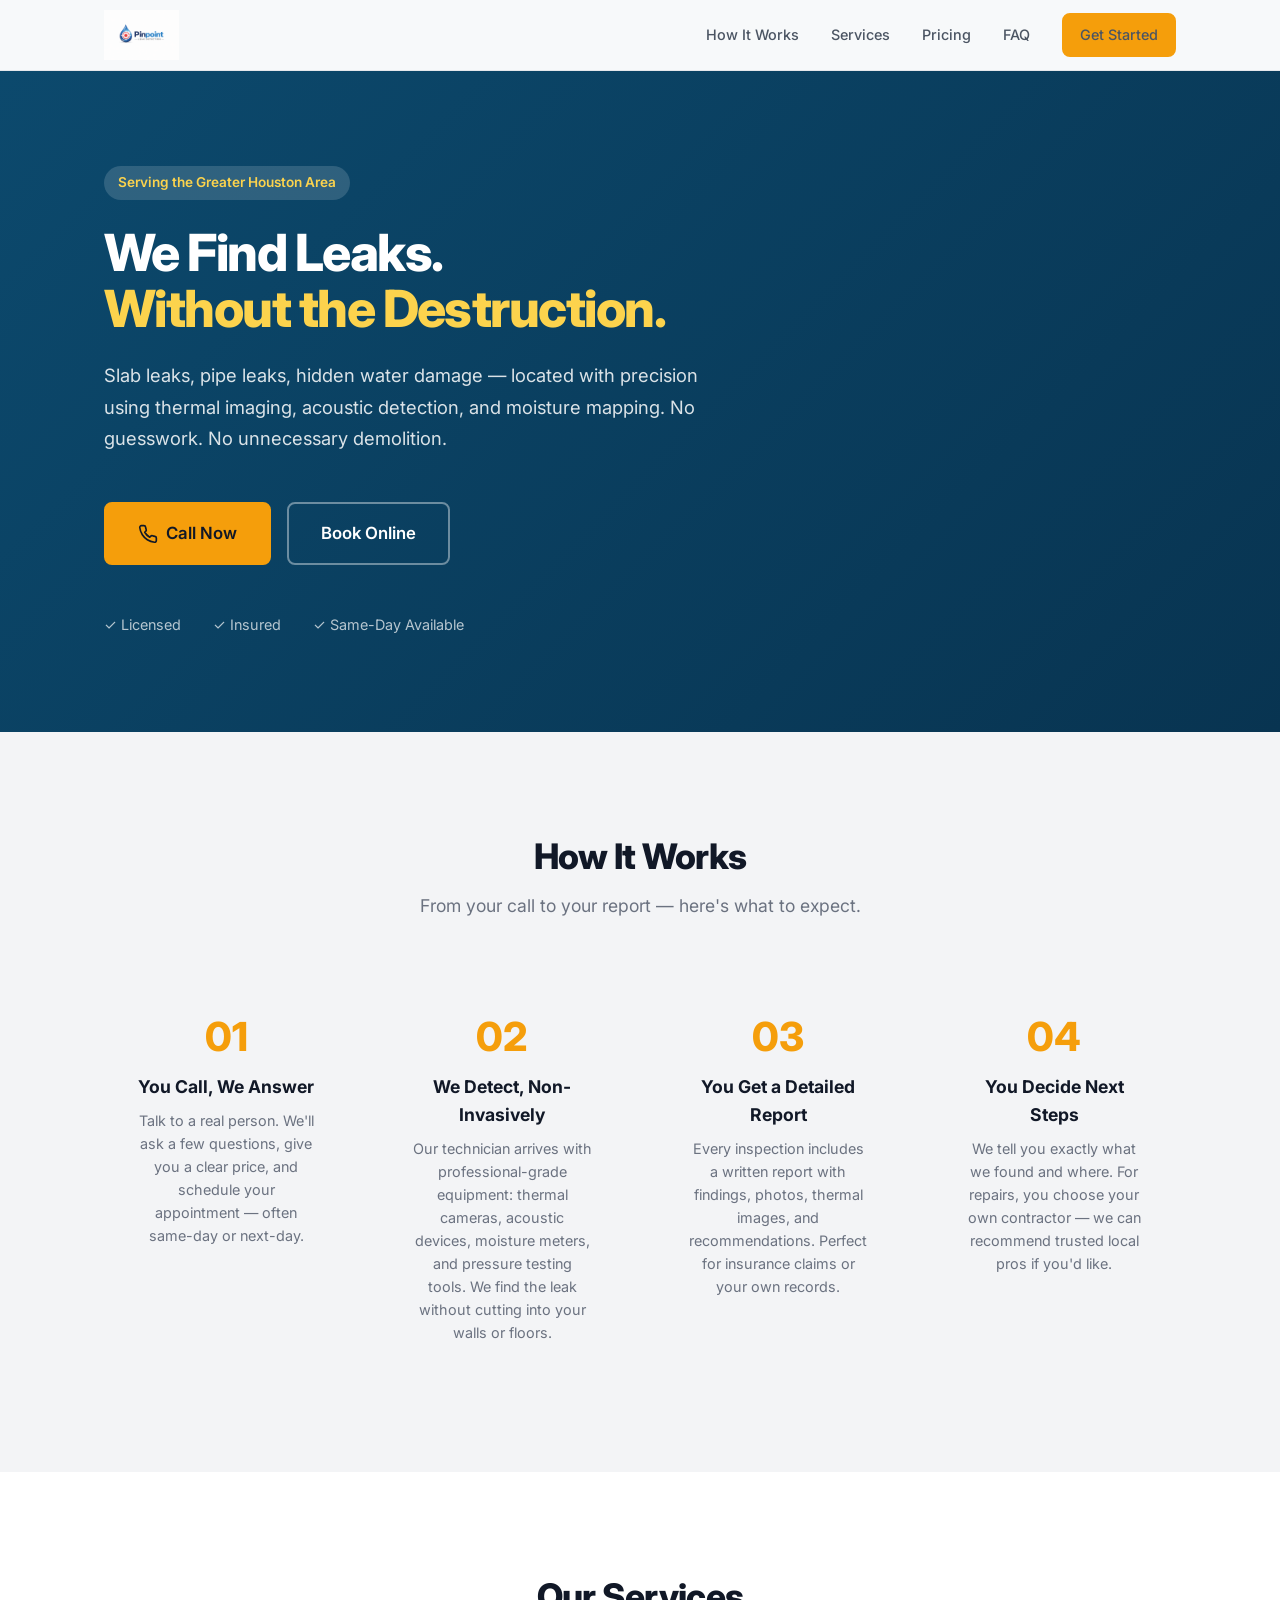
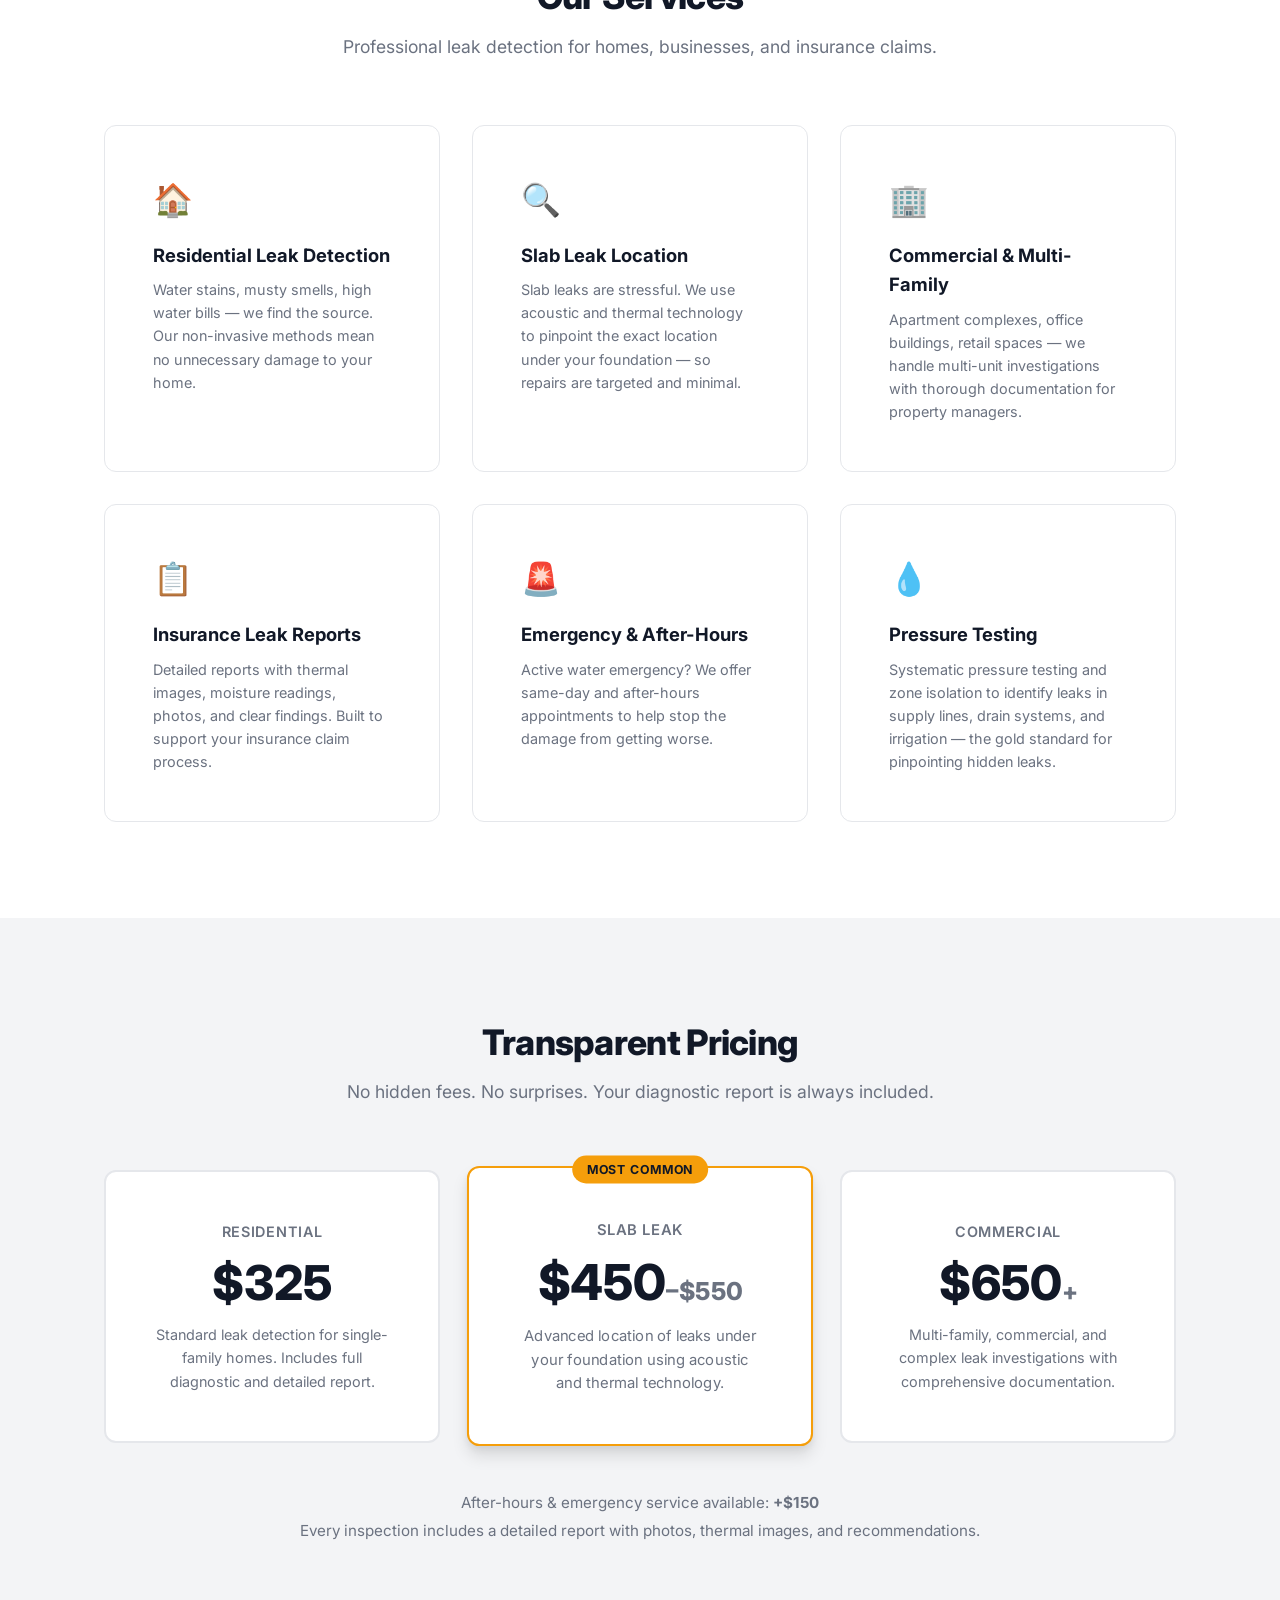
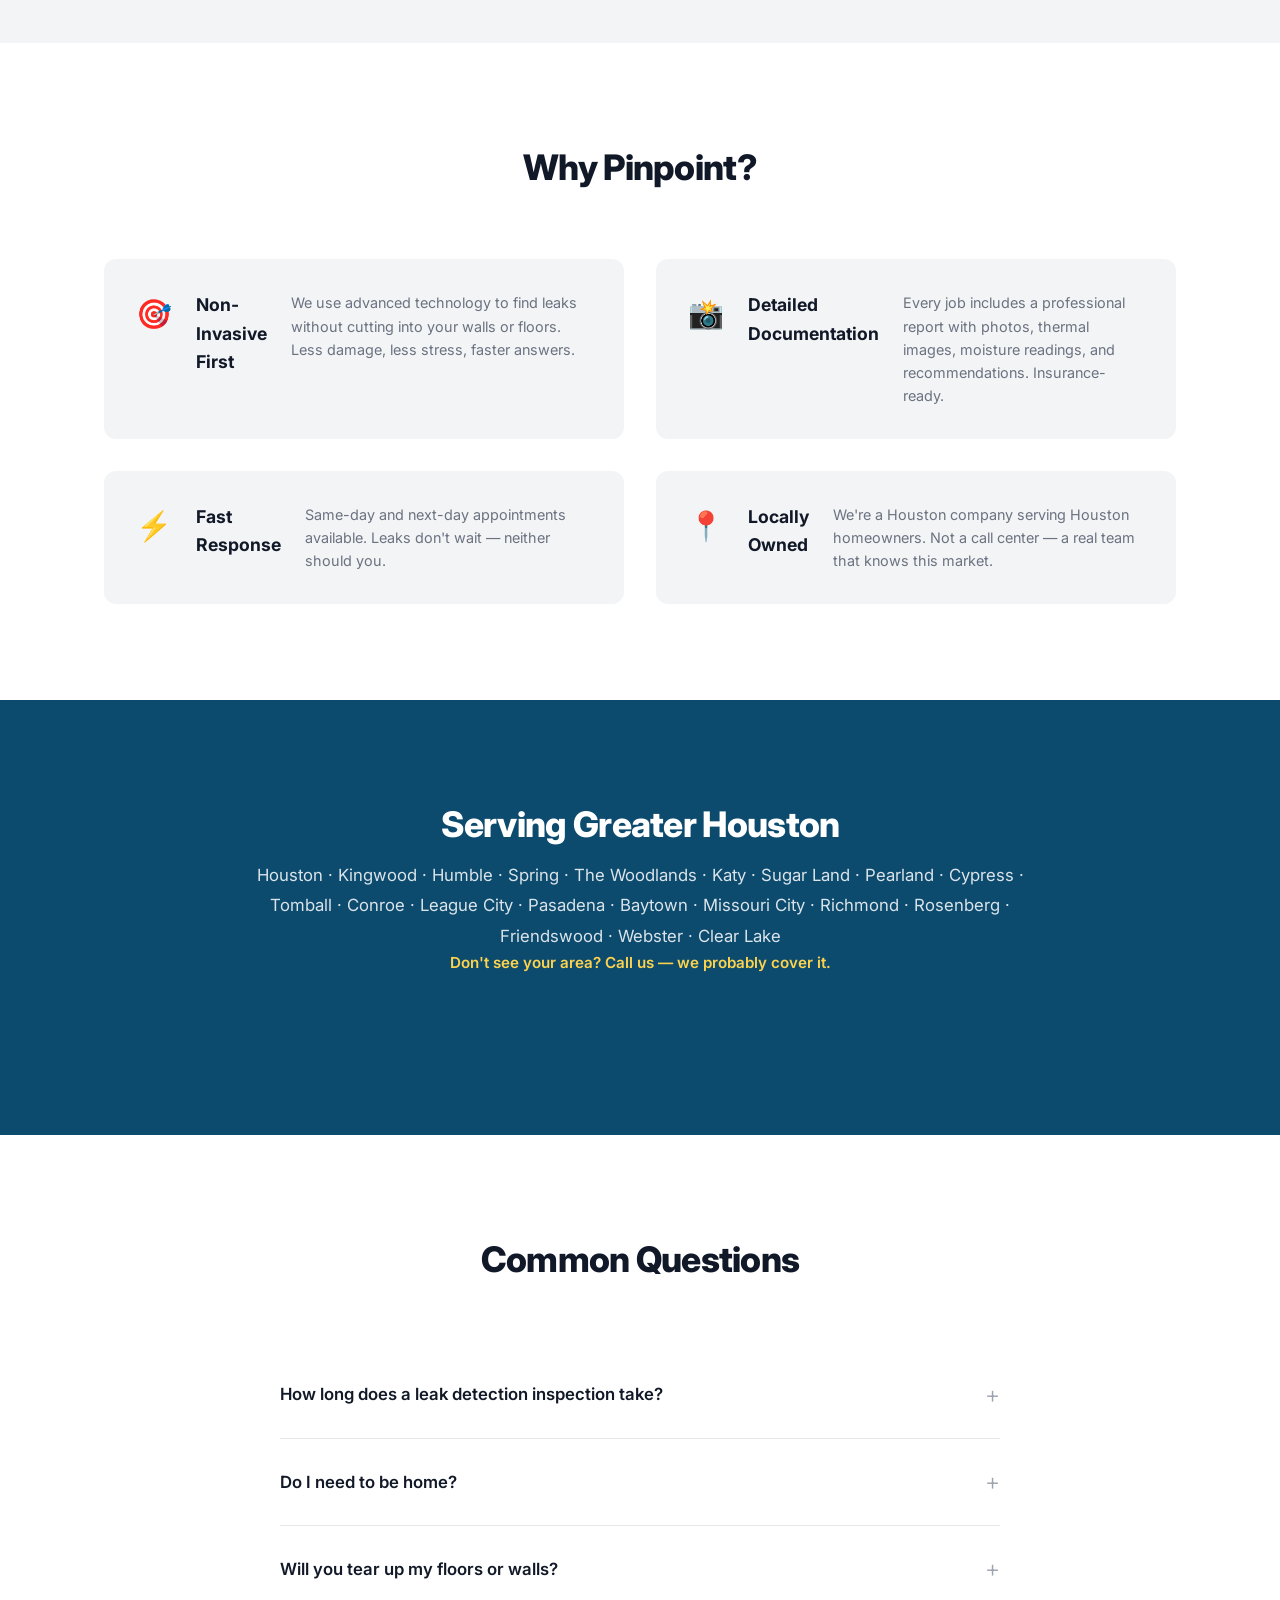
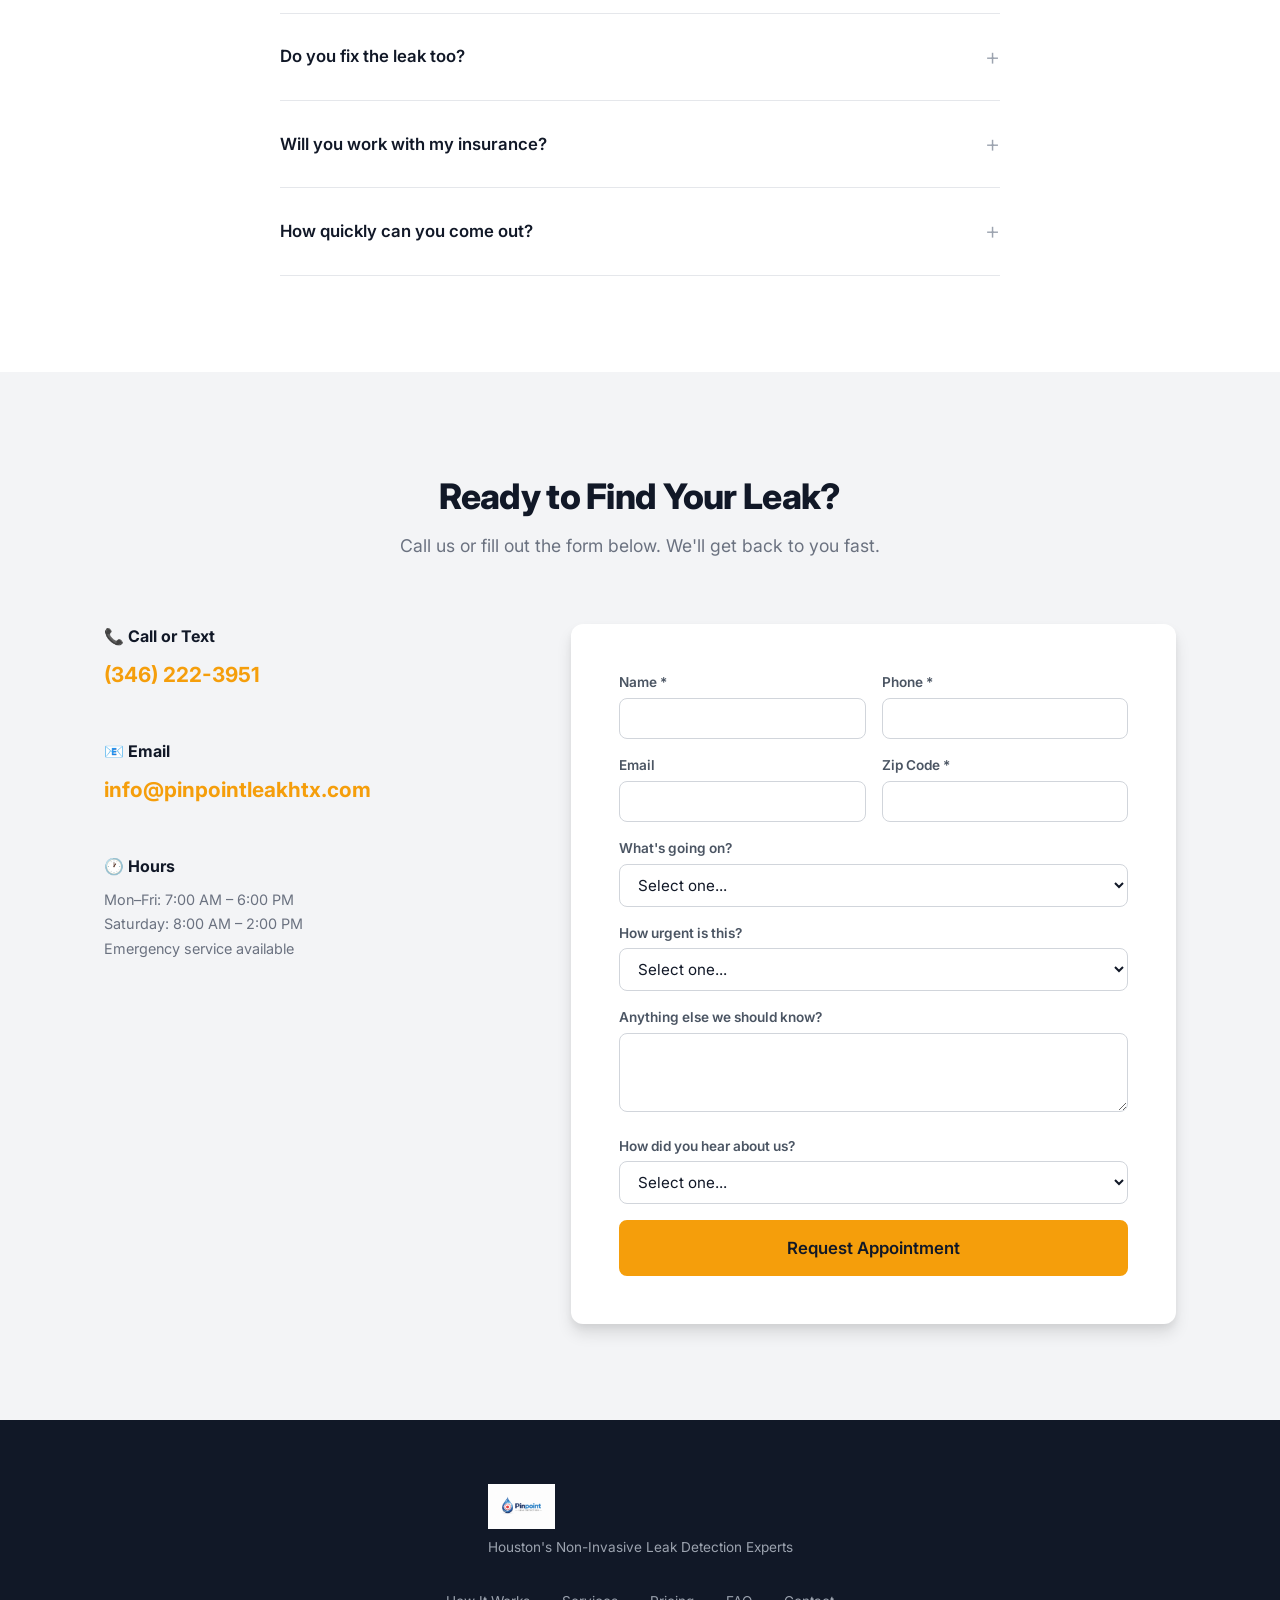
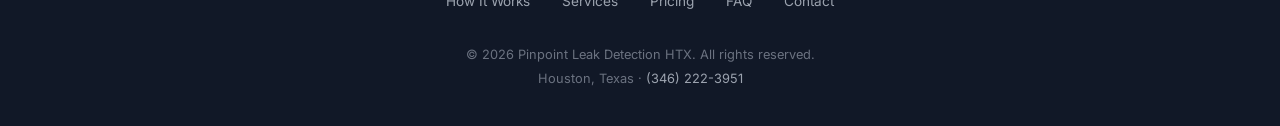
==== commit 2ec98fa4: "Add logo, SEO (structured data, sitemap, robots.txt, OG tags), phone number" ====
--- a/index.html
+++ b/index.html
@@ -11,9 +11,56 @@
   <meta property="og:description" content="Fast, accurate, non-invasive leak detection for Houston homes and businesses. Same-day appointments available.">
   <meta property="og:type" content="website">
   <meta property="og:url" content="https://pinpointleakhtx.com">
+  <meta property="og:image" content="https://pinpointleakhtx.com/images/logo.png">
+  <meta name="twitter:card" content="summary">
+  <meta name="twitter:title" content="Pinpoint Leak Detection HTX — Houston's Leak Detection Experts">
+  <meta name="twitter:description" content="Fast, accurate, non-invasive leak detection for Houston homes and businesses.">
+  <script type="application/ld+json">
+  {
+    "@context": "https://schema.org",
+    "@type": "LocalBusiness",
+    "name": "Pinpoint Leak Detection HTX",
+    "description": "Fast, accurate, non-invasive leak detection services in Houston, TX. Slab leaks, pipe leaks, hidden water damage — found without tearing up your home.",
+    "url": "https://pinpointleakhtx.com",
+    "telephone": "+1-346-222-3951",
+    "email": "info@pinpointleakhtx.com",
+    "image": "https://pinpointleakhtx.com/images/logo.png",
+    "address": {
+      "@type": "PostalAddress",
+      "addressLocality": "Houston",
+      "addressRegion": "TX",
+      "addressCountry": "US"
+    },
+    "areaServed": {
+      "@type": "GeoCircle",
+      "geoMidpoint": {
+        "@type": "GeoCoordinates",
+        "latitude": 29.7604,
+        "longitude": -95.3698
+      },
+      "geoRadius": "80000"
+    },
+    "openingHoursSpecification": [
+      {
+        "@type": "OpeningHoursSpecification",
+        "dayOfWeek": ["Monday","Tuesday","Wednesday","Thursday","Friday"],
+        "opens": "07:00",
+        "closes": "18:00"
+      },
+      {
+        "@type": "OpeningHoursSpecification",
+        "dayOfWeek": "Saturday",
+        "opens": "08:00",
+        "closes": "14:00"
+      }
+    ],
+    "priceRange": "$325–$650+"
+  }
+  </script>
   <link rel="preconnect" href="https://fonts.googleapis.com">
   <link rel="preconnect" href="https://fonts.gstatic.com" crossorigin>
   <link href="https://fonts.googleapis.com/css2?family=Inter:wght@400;500;600;700;800&display=swap" rel="stylesheet">
+  <link rel="icon" type="image/png" href="images/logo.png">
   <link rel="stylesheet" href="css/style.css">
 </head>
 <body>
@@ -22,7 +69,7 @@
   <nav class="nav" id="nav">
     <div class="container nav-inner">
       <a href="#" class="logo">
-        <span class="logo-icon">◎</span> PINPOINT<span class="logo-accent">LEAK</span><span class="logo-htx">HTX</span>
+        <img src="images/logo.png" alt="Pinpoint Leak Detection HTX" class="logo-img">
       </a>
       <button class="nav-toggle" id="navToggle" aria-label="Menu">
         <span></span><span></span><span></span>
@@ -335,7 +382,7 @@
     <div class="container">
       <div class="footer-inner">
         <div class="footer-brand">
-          <span class="logo-icon">◎</span> PINPOINT<span class="logo-accent">LEAK</span><span class="logo-htx">HTX</span>
+          <img src="images/logo.png" alt="Pinpoint Leak Detection HTX" class="footer-logo-img">
           <p>Houston's Non-Invasive Leak Detection Experts</p>
         </div>
         <div class="footer-links">
--- a/css/style.css
+++ b/css/style.css
@@ -91,10 +91,12 @@
 }
 
 .logo {
-  font-size: 1.25rem;
-  font-weight: 800;
-  letter-spacing: -0.02em;
-  color: var(--primary);
+  display: flex;
+  align-items: center;
+}
+.logo-img {
+  height: 50px;
+  width: auto;
 }
 .logo-icon { color: var(--accent); margin-right: 4px; }
 .logo-accent { color: var(--primary-light); }
@@ -636,6 +638,12 @@
   text-align: center;
 }
 
+.footer-logo-img {
+  height: 45px;
+  width: auto;
+  margin-bottom: var(--space-sm);
+}
+
 .footer-brand {
   font-size: 1.1rem;
   font-weight: 800;
